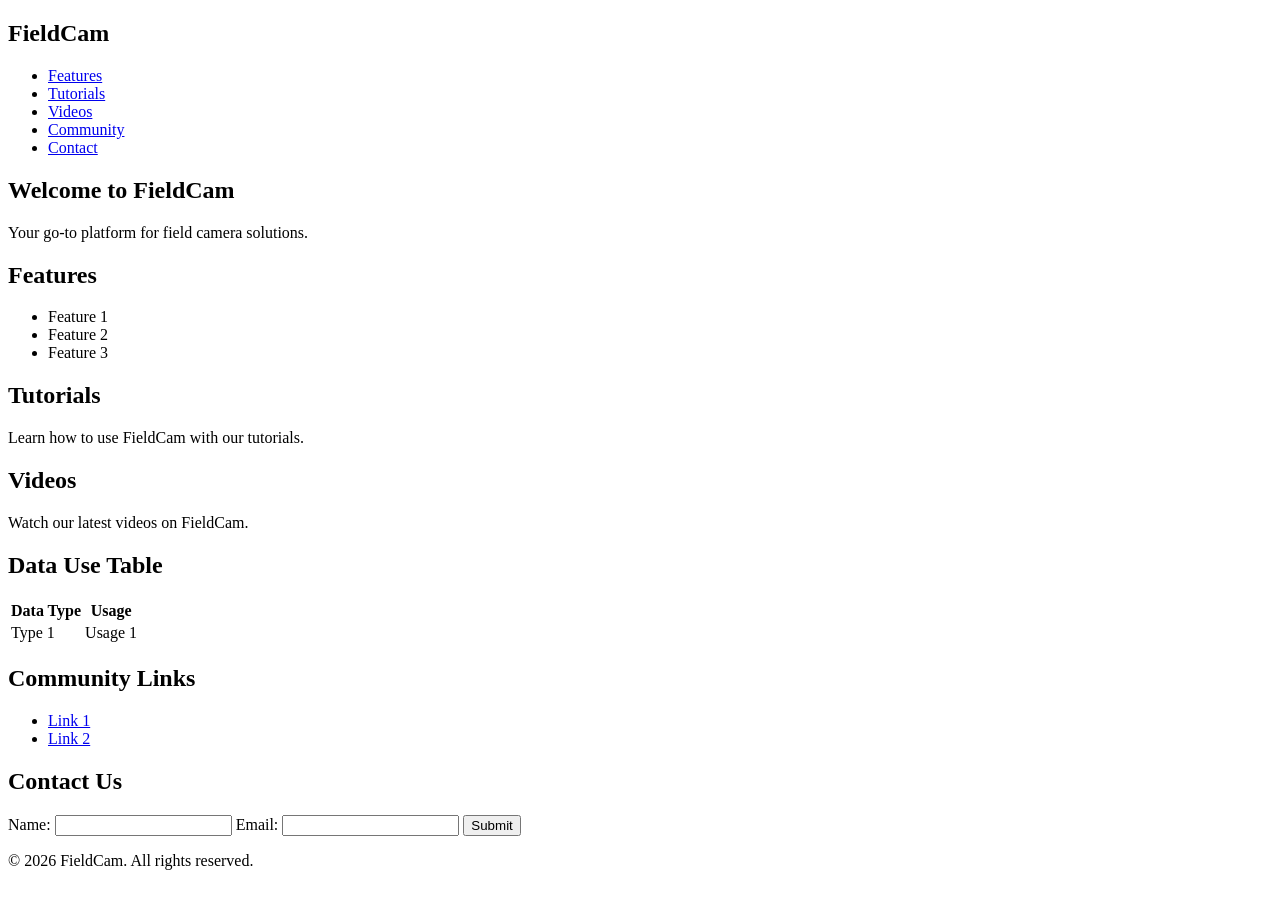
==== index.html @ 6cd416e7 "Update index.html to replace with the new FieldCam homepage" ====
<!DOCTYPE html>
<html lang="en">
<head>
    <meta charset="UTF-8">
    <meta name="viewport" content="width=device-width, initial-scale=1.0">
    <link rel="stylesheet" href="styles.css">
    <title>FieldCam Homepage</title>
</head>
<body>
    <nav>
        <h1>FieldCam</h1>
        <ul>
            <li><a href="#features">Features</a></li>
            <li><a href="#tutorials">Tutorials</a></li>
            <li><a href="#videos">Videos</a></li>
            <li><a href="#community">Community</a></li>
            <li><a href="#contact">Contact</a></li>
        </ul>
    </nav>
    <section class="hero">
        <h2>Welcome to FieldCam</h2>
        <p>Your go-to platform for field camera solutions.</p>
    </section>
    <section id="features">
        <h2>Features</h2>
        <ul>
            <li>Feature 1</li>
            <li>Feature 2</li>
            <li>Feature 3</li>
        </ul>
    </section>
    <section id="tutorials">
        <h2>Tutorials</h2>
        <p>Learn how to use FieldCam with our tutorials.</p>
    </section>
    <section id="videos">
        <h2>Videos</h2>
        <p>Watch our latest videos on FieldCam.</p>
    </section>
    <section id="data-use">
        <h2>Data Use Table</h2>
        <table>
            <tr>
                <th>Data Type</th>
                <th>Usage</th>
            </tr>
            <tr>
                <td>Type 1</td>
                <td>Usage 1</td>
            </tr>
        </table>
    </section>
    <section id="community">
        <h2>Community Links</h2>
        <ul>
            <li><a href="#">Link 1</a></li>
            <li><a href="#">Link 2</a></li>
        </ul>
    </section>
    <section id="contact">
        <h2>Contact Us</h2>
        <form>
            <label for="name">Name:</label>
            <input type="text" id="name" name="name">
            <label for="email">Email:</label>
            <input type="email" id="email" name="email">
            <input type="submit" value="Submit">
        </form>
    </section>
    <footer>
        <p>&copy; 2026 FieldCam. All rights reserved.</p>
    </footer>
</body>
</html>
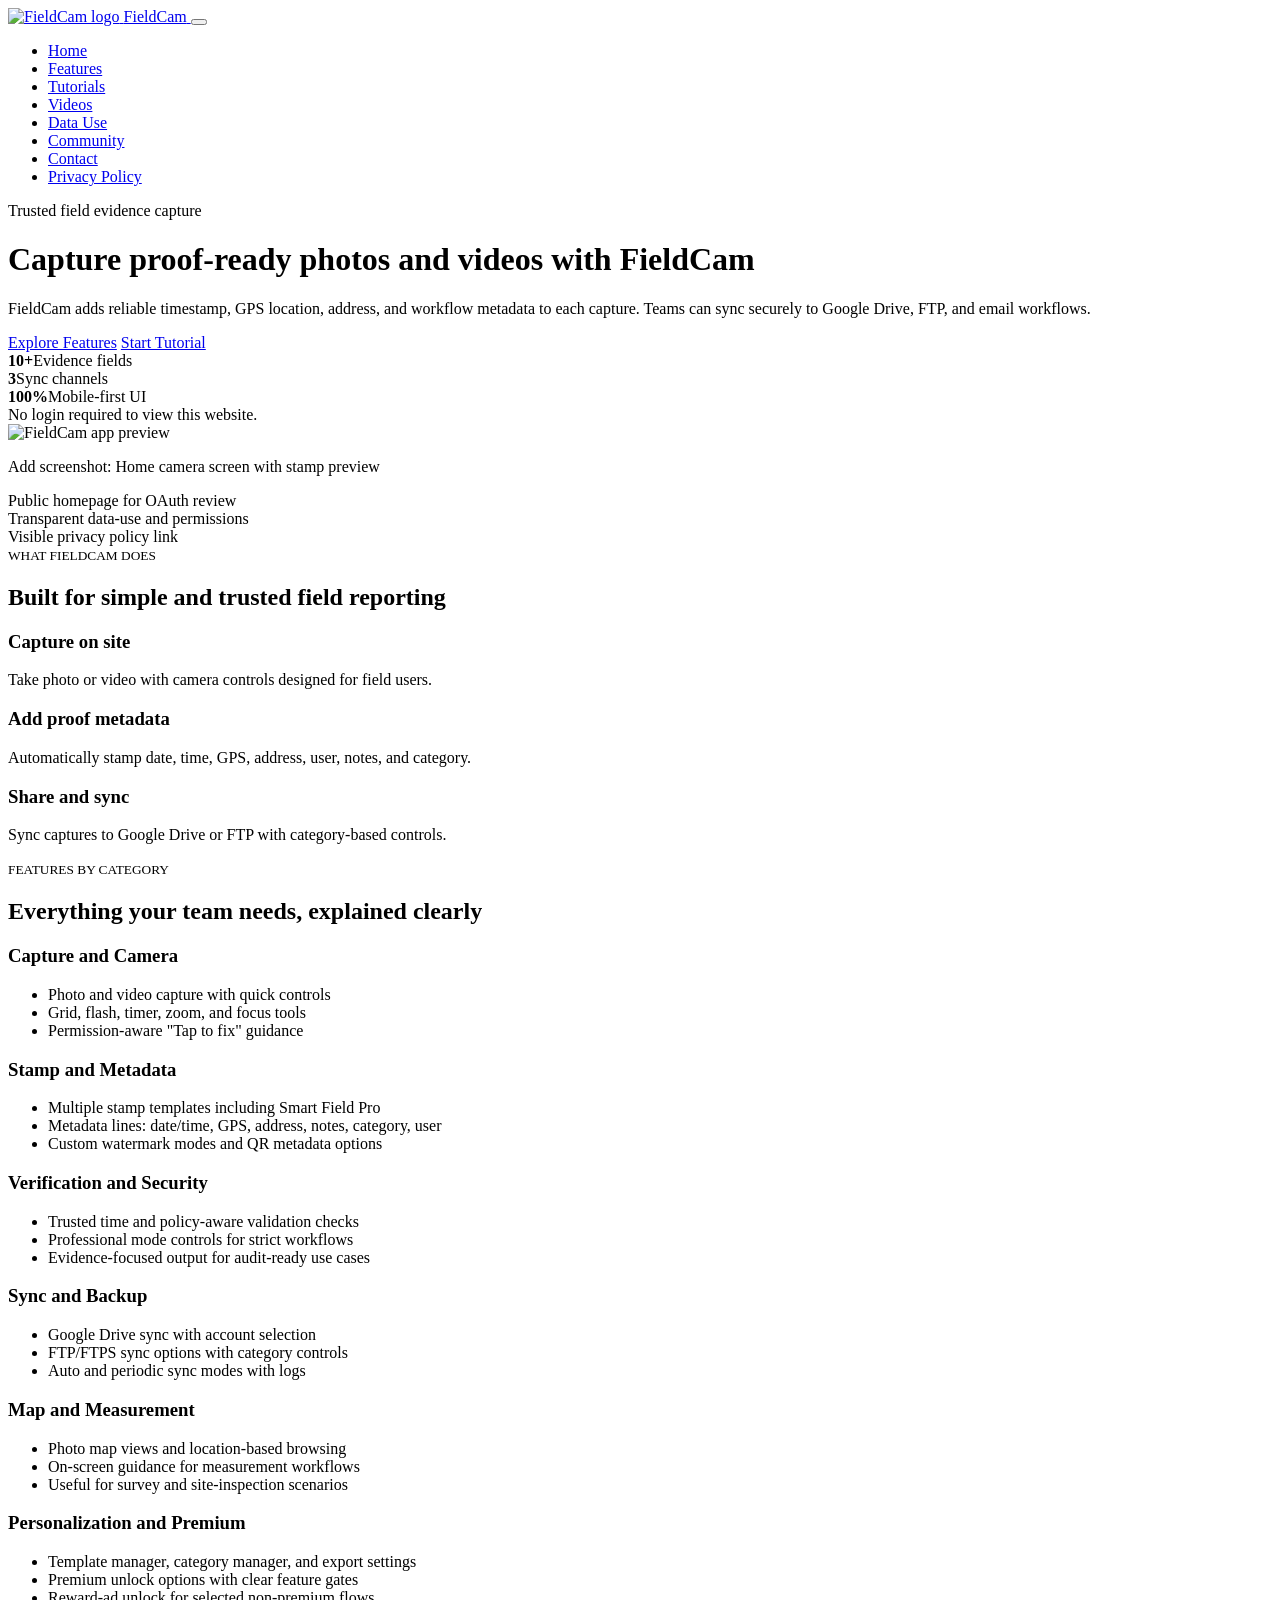
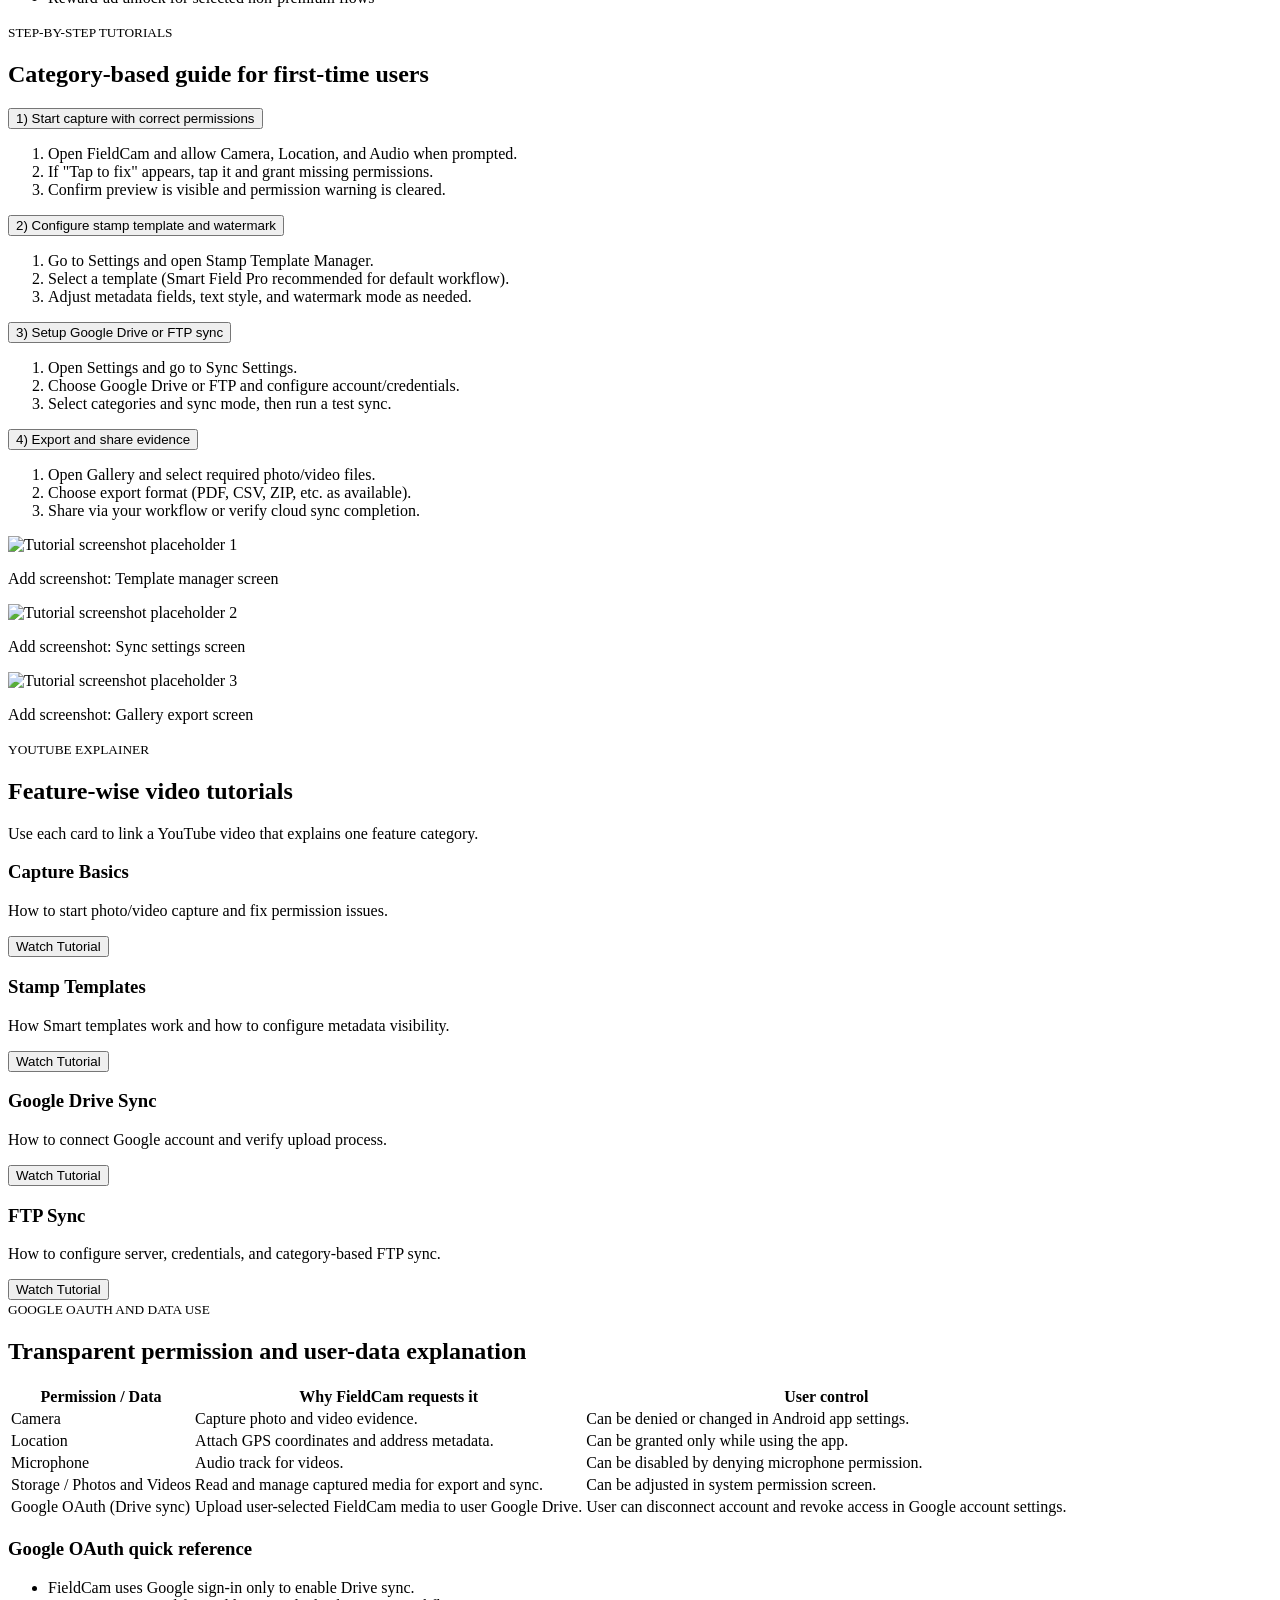
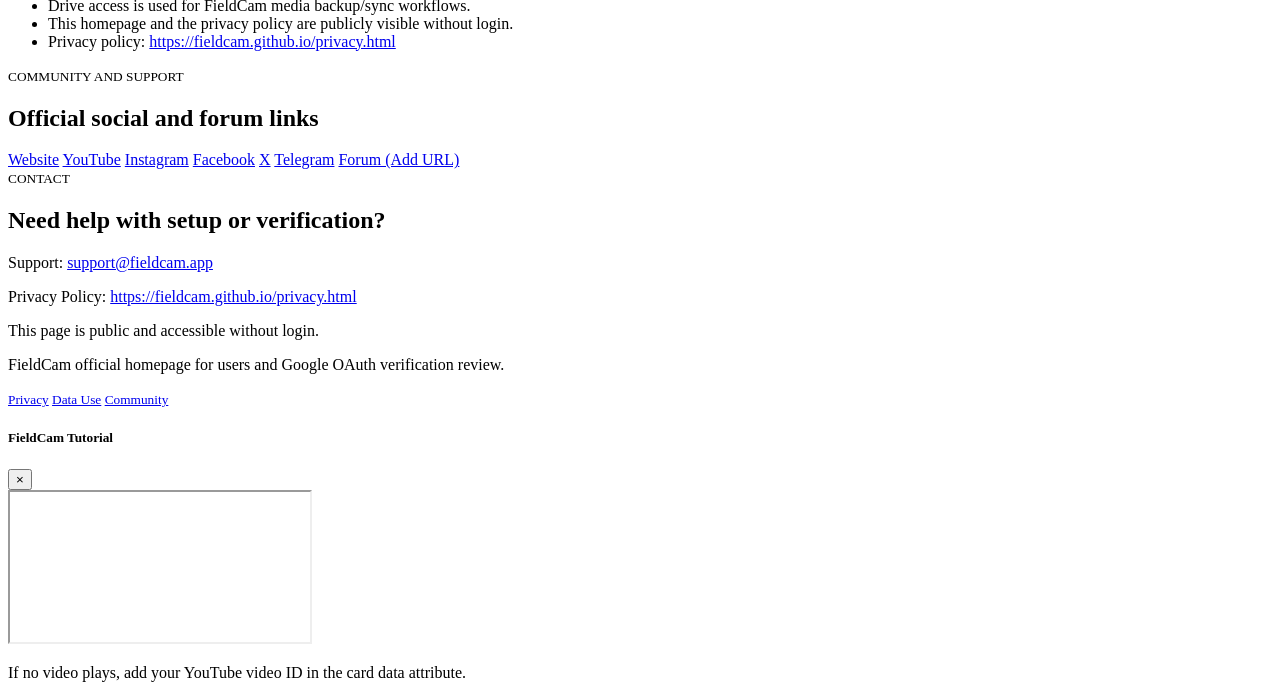
==== commit 0cc6081a: "Add files via upload" ====
--- a/index.html
+++ b/index.html
@@ -1,74 +1,416 @@
-<!DOCTYPE html>
+<!doctype html>
 <html lang="en">
 <head>
-    <meta charset="UTF-8">
-    <meta name="viewport" content="width=device-width, initial-scale=1.0">
-    <link rel="stylesheet" href="styles.css">
-    <title>FieldCam Homepage</title>
+    <title>FieldCam | Trusted Field Photo and Video Evidence App</title>
+    <meta charset="utf-8">
+    <meta name="viewport" content="width=device-width, initial-scale=1, shrink-to-fit=no">
+    <meta name="description" content="FieldCam helps teams capture trusted photo/video evidence with timestamp, GPS, metadata stamps, and secure sync to Google Drive or FTP.">
+    <meta name="keywords" content="FieldCam, field evidence app, geotag camera, timestamp camera, Google Drive sync, FTP sync, photo verification">
+
+    <link rel="dns-prefetch" href="//fonts.googleapis.com">
+    <link href="https://fonts.googleapis.com/css2?family=Manrope:wght@400;500;600;700;800&family=Space+Grotesk:wght@500;700&display=swap" rel="stylesheet">
+
+    <link rel="stylesheet" href="css/bootstrap.min.css">
+    <link rel="stylesheet" href="css/themify-icons.css">
+    <link href="css/style.css" rel="stylesheet">
 </head>
-<body>
-    <nav>
-        <h1>FieldCam</h1>
-        <ul>
-            <li><a href="#features">Features</a></li>
-            <li><a href="#tutorials">Tutorials</a></li>
-            <li><a href="#videos">Videos</a></li>
-            <li><a href="#community">Community</a></li>
-            <li><a href="#contact">Contact</a></li>
-        </ul>
-    </nav>
-    <section class="hero">
-        <h2>Welcome to FieldCam</h2>
-        <p>Your go-to platform for field camera solutions.</p>
-    </section>
-    <section id="features">
-        <h2>Features</h2>
-        <ul>
-            <li>Feature 1</li>
-            <li>Feature 2</li>
-            <li>Feature 3</li>
-        </ul>
-    </section>
-    <section id="tutorials">
-        <h2>Tutorials</h2>
-        <p>Learn how to use FieldCam with our tutorials.</p>
-    </section>
-    <section id="videos">
-        <h2>Videos</h2>
-        <p>Watch our latest videos on FieldCam.</p>
-    </section>
-    <section id="data-use">
-        <h2>Data Use Table</h2>
-        <table>
-            <tr>
-                <th>Data Type</th>
-                <th>Usage</th>
-            </tr>
-            <tr>
-                <td>Type 1</td>
-                <td>Usage 1</td>
-            </tr>
-        </table>
-    </section>
-    <section id="community">
-        <h2>Community Links</h2>
-        <ul>
-            <li><a href="#">Link 1</a></li>
-            <li><a href="#">Link 2</a></li>
-        </ul>
-    </section>
-    <section id="contact">
-        <h2>Contact Us</h2>
-        <form>
-            <label for="name">Name:</label>
-            <input type="text" id="name" name="name">
-            <label for="email">Email:</label>
-            <input type="email" id="email" name="email">
-            <input type="submit" value="Submit">
-        </form>
-    </section>
-    <footer>
-        <p>&copy; 2026 FieldCam. All rights reserved.</p>
-    </footer>
+<body data-spy="scroll" data-target="#navbar" data-offset="90">
+
+<div class="nav-menu fixed-top">
+    <div class="container">
+        <nav class="navbar navbar-dark navbar-expand-lg" aria-label="Main navigation">
+            <a class="navbar-brand d-flex align-items-center" href="#home">
+                <img src="images/logo.png" class="img-fluid brand-logo" alt="FieldCam logo">
+                <span class="brand-name">FieldCam</span>
+            </a>
+            <button class="navbar-toggler" type="button" data-toggle="collapse" data-target="#navbar" aria-controls="navbar" aria-expanded="false" aria-label="Toggle navigation">
+                <span class="navbar-toggler-icon"></span>
+            </button>
+            <div class="collapse navbar-collapse" id="navbar">
+                <ul class="navbar-nav ml-auto">
+                    <li class="nav-item"><a class="nav-link active" href="#home">Home</a></li>
+                    <li class="nav-item"><a class="nav-link" href="#features">Features</a></li>
+                    <li class="nav-item"><a class="nav-link" href="#tutorials">Tutorials</a></li>
+                    <li class="nav-item"><a class="nav-link" href="#videos">Videos</a></li>
+                    <li class="nav-item"><a class="nav-link" href="#data-use">Data Use</a></li>
+                    <li class="nav-item"><a class="nav-link" href="#community">Community</a></li>
+                    <li class="nav-item"><a class="nav-link" href="#contact">Contact</a></li>
+                    <li class="nav-item"><a class="btn btn-outline-light nav-cta" href="https://fieldcam.github.io/privacy.html" target="_blank" rel="noopener noreferrer">Privacy Policy</a></li>
+                </ul>
+            </div>
+        </nav>
+    </div>
+</div>
+
+<header class="hero-section" id="home">
+    <div class="container">
+        <div class="row align-items-center">
+            <div class="col-lg-6 reveal">
+                <span class="hero-chip">Trusted field evidence capture</span>
+                <h1>Capture proof-ready photos and videos with FieldCam</h1>
+                <p class="hero-subtitle">FieldCam adds reliable timestamp, GPS location, address, and workflow metadata to each capture. Teams can sync securely to Google Drive, FTP, and email workflows.</p>
+                <div class="hero-actions">
+                    <a href="#features" class="btn btn-primary btn-lg">Explore Features</a>
+                    <a href="#tutorials" class="btn btn-outline-light btn-lg">Start Tutorial</a>
+                </div>
+                <div class="hero-metrics">
+                    <div class="metric-pill"><strong>10+</strong><span>Evidence fields</span></div>
+                    <div class="metric-pill"><strong>3</strong><span>Sync channels</span></div>
+                    <div class="metric-pill"><strong>100%</strong><span>Mobile-first UI</span></div>
+                </div>
+                <div class="hero-note">No login required to view this website.</div>
+            </div>
+            <div class="col-lg-6 reveal delay-1">
+                <div class="media-placeholder">
+                    <img src="images/iphonex.png" alt="FieldCam app preview" class="img-fluid" loading="lazy">
+                    <p>Add screenshot: Home camera screen with stamp preview</p>
+                </div>
+            </div>
+        </div>
+    </div>
+</header>
+
+<section class="trust-strip reveal">
+    <div class="container">
+        <div class="trust-grid">
+            <div><span class="ti-check-box"></span> Public homepage for OAuth review</div>
+            <div><span class="ti-shield"></span> Transparent data-use and permissions</div>
+            <div><span class="ti-link"></span> Visible privacy policy link</div>
+        </div>
+    </div>
+</section>
+
+<section class="section section-soft" id="about">
+    <div class="container">
+        <div class="section-title reveal">
+            <small>WHAT FIELDCAM DOES</small>
+            <h2>Built for simple and trusted field reporting</h2>
+        </div>
+        <div class="row">
+            <div class="col-md-4 reveal">
+                <div class="info-card">
+                    <span class="ti-camera card-icon"></span>
+                    <h3>Capture on site</h3>
+                    <p>Take photo or video with camera controls designed for field users.</p>
+                </div>
+            </div>
+            <div class="col-md-4 reveal delay-1">
+                <div class="info-card">
+                    <span class="ti-stamp card-icon"></span>
+                    <h3>Add proof metadata</h3>
+                    <p>Automatically stamp date, time, GPS, address, user, notes, and category.</p>
+                </div>
+            </div>
+            <div class="col-md-4 reveal delay-2">
+                <div class="info-card">
+                    <span class="ti-cloud-up card-icon"></span>
+                    <h3>Share and sync</h3>
+                    <p>Sync captures to Google Drive or FTP with category-based controls.</p>
+                </div>
+            </div>
+        </div>
+    </div>
+</section>
+
+<section class="section" id="features">
+    <div class="container">
+        <div class="section-title reveal">
+            <small>FEATURES BY CATEGORY</small>
+            <h2>Everything your team needs, explained clearly</h2>
+        </div>
+
+        <div class="feature-grid">
+            <article class="feature-card reveal">
+                <h3><span class="ti-video-camera"></span> Capture and Camera</h3>
+                <ul>
+                    <li>Photo and video capture with quick controls</li>
+                    <li>Grid, flash, timer, zoom, and focus tools</li>
+                    <li>Permission-aware "Tap to fix" guidance</li>
+                </ul>
+            </article>
+            <article class="feature-card reveal delay-1">
+                <h3><span class="ti-layout"></span> Stamp and Metadata</h3>
+                <ul>
+                    <li>Multiple stamp templates including Smart Field Pro</li>
+                    <li>Metadata lines: date/time, GPS, address, notes, category, user</li>
+                    <li>Custom watermark modes and QR metadata options</li>
+                </ul>
+            </article>
+            <article class="feature-card reveal delay-2">
+                <h3><span class="ti-shield"></span> Verification and Security</h3>
+                <ul>
+                    <li>Trusted time and policy-aware validation checks</li>
+                    <li>Professional mode controls for strict workflows</li>
+                    <li>Evidence-focused output for audit-ready use cases</li>
+                </ul>
+            </article>
+            <article class="feature-card reveal">
+                <h3><span class="ti-exchange-vertical"></span> Sync and Backup</h3>
+                <ul>
+                    <li>Google Drive sync with account selection</li>
+                    <li>FTP/FTPS sync options with category controls</li>
+                    <li>Auto and periodic sync modes with logs</li>
+                </ul>
+            </article>
+            <article class="feature-card reveal delay-1">
+                <h3><span class="ti-map-alt"></span> Map and Measurement</h3>
+                <ul>
+                    <li>Photo map views and location-based browsing</li>
+                    <li>On-screen guidance for measurement workflows</li>
+                    <li>Useful for survey and site-inspection scenarios</li>
+                </ul>
+            </article>
+            <article class="feature-card reveal delay-2">
+                <h3><span class="ti-settings"></span> Personalization and Premium</h3>
+                <ul>
+                    <li>Template manager, category manager, and export settings</li>
+                    <li>Premium unlock options with clear feature gates</li>
+                    <li>Reward-ad unlock for selected non-premium flows</li>
+                </ul>
+            </article>
+        </div>
+    </div>
+</section>
+
+<section class="section section-soft" id="tutorials">
+    <div class="container">
+        <div class="section-title reveal">
+            <small>STEP-BY-STEP TUTORIALS</small>
+            <h2>Category-based guide for first-time users</h2>
+        </div>
+
+        <div id="tutorialAccordion" class="accordion tutorial-accordion reveal">
+            <div class="card">
+                <div class="card-header" id="headingOne">
+                    <button class="btn btn-link" data-toggle="collapse" data-target="#collapseOne" aria-expanded="true" aria-controls="collapseOne">1) Start capture with correct permissions</button>
+                </div>
+                <div id="collapseOne" class="collapse show" aria-labelledby="headingOne" data-parent="#tutorialAccordion">
+                    <div class="card-body">
+                        <ol>
+                            <li>Open FieldCam and allow Camera, Location, and Audio when prompted.</li>
+                            <li>If "Tap to fix" appears, tap it and grant missing permissions.</li>
+                            <li>Confirm preview is visible and permission warning is cleared.</li>
+                        </ol>
+                    </div>
+                </div>
+            </div>
+            <div class="card">
+                <div class="card-header" id="headingTwo">
+                    <button class="btn btn-link collapsed" data-toggle="collapse" data-target="#collapseTwo" aria-expanded="false" aria-controls="collapseTwo">2) Configure stamp template and watermark</button>
+                </div>
+                <div id="collapseTwo" class="collapse" aria-labelledby="headingTwo" data-parent="#tutorialAccordion">
+                    <div class="card-body">
+                        <ol>
+                            <li>Go to Settings and open Stamp Template Manager.</li>
+                            <li>Select a template (Smart Field Pro recommended for default workflow).</li>
+                            <li>Adjust metadata fields, text style, and watermark mode as needed.</li>
+                        </ol>
+                    </div>
+                </div>
+            </div>
+            <div class="card">
+                <div class="card-header" id="headingThree">
+                    <button class="btn btn-link collapsed" data-toggle="collapse" data-target="#collapseThree" aria-expanded="false" aria-controls="collapseThree">3) Setup Google Drive or FTP sync</button>
+                </div>
+                <div id="collapseThree" class="collapse" aria-labelledby="headingThree" data-parent="#tutorialAccordion">
+                    <div class="card-body">
+                        <ol>
+                            <li>Open Settings and go to Sync Settings.</li>
+                            <li>Choose Google Drive or FTP and configure account/credentials.</li>
+                            <li>Select categories and sync mode, then run a test sync.</li>
+                        </ol>
+                    </div>
+                </div>
+            </div>
+            <div class="card">
+                <div class="card-header" id="headingFour">
+                    <button class="btn btn-link collapsed" data-toggle="collapse" data-target="#collapseFour" aria-expanded="false" aria-controls="collapseFour">4) Export and share evidence</button>
+                </div>
+                <div id="collapseFour" class="collapse" aria-labelledby="headingFour" data-parent="#tutorialAccordion">
+                    <div class="card-body">
+                        <ol>
+                            <li>Open Gallery and select required photo/video files.</li>
+                            <li>Choose export format (PDF, CSV, ZIP, etc. as available).</li>
+                            <li>Share via your workflow or verify cloud sync completion.</li>
+                        </ol>
+                    </div>
+                </div>
+            </div>
+        </div>
+
+        <div class="placeholder-grid mt-4 reveal delay-1">
+            <div class="media-placeholder small">
+                <img src="images/screen1.jpg" alt="Tutorial screenshot placeholder 1" class="img-fluid" loading="lazy">
+                <p>Add screenshot: Template manager screen</p>
+            </div>
+            <div class="media-placeholder small">
+                <img src="images/screen2.jpg" alt="Tutorial screenshot placeholder 2" class="img-fluid" loading="lazy">
+                <p>Add screenshot: Sync settings screen</p>
+            </div>
+            <div class="media-placeholder small">
+                <img src="images/screen3.jpg" alt="Tutorial screenshot placeholder 3" class="img-fluid" loading="lazy">
+                <p>Add screenshot: Gallery export screen</p>
+            </div>
+        </div>
+    </div>
+</section>
+
+<section class="section" id="videos">
+    <div class="container">
+        <div class="section-title reveal">
+            <small>YOUTUBE EXPLAINER</small>
+            <h2>Feature-wise video tutorials</h2>
+            <p>Use each card to link a YouTube video that explains one feature category.</p>
+        </div>
+
+        <div class="video-grid">
+            <article class="video-card reveal" data-youtube-id="" data-fallback-url="https://youtube.com/@FieldCamApp">
+                <h3>Capture Basics</h3>
+                <p>How to start photo/video capture and fix permission issues.</p>
+                <button class="btn btn-primary btn-watch" type="button">Watch Tutorial</button>
+            </article>
+            <article class="video-card reveal delay-1" data-youtube-id="" data-fallback-url="https://youtube.com/@FieldCamApp">
+                <h3>Stamp Templates</h3>
+                <p>How Smart templates work and how to configure metadata visibility.</p>
+                <button class="btn btn-primary btn-watch" type="button">Watch Tutorial</button>
+            </article>
+            <article class="video-card reveal delay-2" data-youtube-id="" data-fallback-url="https://youtube.com/@FieldCamApp">
+                <h3>Google Drive Sync</h3>
+                <p>How to connect Google account and verify upload process.</p>
+                <button class="btn btn-primary btn-watch" type="button">Watch Tutorial</button>
+            </article>
+            <article class="video-card reveal" data-youtube-id="" data-fallback-url="https://youtube.com/@FieldCamApp">
+                <h3>FTP Sync</h3>
+                <p>How to configure server, credentials, and category-based FTP sync.</p>
+                <button class="btn btn-primary btn-watch" type="button">Watch Tutorial</button>
+            </article>
+        </div>
+    </div>
+</section>
+
+<section class="section section-soft" id="data-use">
+    <div class="container">
+        <div class="section-title reveal">
+            <small>GOOGLE OAUTH AND DATA USE</small>
+            <h2>Transparent permission and user-data explanation</h2>
+        </div>
+
+        <div class="data-table-wrap reveal">
+            <table class="table data-table">
+                <thead>
+                <tr>
+                    <th>Permission / Data</th>
+                    <th>Why FieldCam requests it</th>
+                    <th>User control</th>
+                </tr>
+                </thead>
+                <tbody>
+                <tr>
+                    <td>Camera</td>
+                    <td>Capture photo and video evidence.</td>
+                    <td>Can be denied or changed in Android app settings.</td>
+                </tr>
+                <tr>
+                    <td>Location</td>
+                    <td>Attach GPS coordinates and address metadata.</td>
+                    <td>Can be granted only while using the app.</td>
+                </tr>
+                <tr>
+                    <td>Microphone</td>
+                    <td>Audio track for videos.</td>
+                    <td>Can be disabled by denying microphone permission.</td>
+                </tr>
+                <tr>
+                    <td>Storage / Photos and Videos</td>
+                    <td>Read and manage captured media for export and sync.</td>
+                    <td>Can be adjusted in system permission screen.</td>
+                </tr>
+                <tr>
+                    <td>Google OAuth (Drive sync)</td>
+                    <td>Upload user-selected FieldCam media to user Google Drive.</td>
+                    <td>User can disconnect account and revoke access in Google account settings.</td>
+                </tr>
+                </tbody>
+            </table>
+        </div>
+
+        <div class="oauth-note reveal delay-1">
+            <h3>Google OAuth quick reference</h3>
+            <ul>
+                <li>FieldCam uses Google sign-in only to enable Drive sync.</li>
+                <li>Drive access is used for FieldCam media backup/sync workflows.</li>
+                <li>This homepage and the privacy policy are publicly visible without login.</li>
+                <li>Privacy policy: <a href="https://fieldcam.github.io/privacy.html" target="_blank" rel="noopener noreferrer">https://fieldcam.github.io/privacy.html</a></li>
+            </ul>
+        </div>
+    </div>
+</section>
+
+<section class="section" id="community">
+    <div class="container">
+        <div class="section-title reveal">
+            <small>COMMUNITY AND SUPPORT</small>
+            <h2>Official social and forum links</h2>
+        </div>
+
+        <div class="social-pills reveal">
+            <a class="pill-link" href="https://fieldcam.github.io" target="_blank" rel="noopener noreferrer"><span class="ti-world"></span>Website</a>
+            <a class="pill-link" href="https://youtube.com/@FieldCamApp" target="_blank" rel="noopener noreferrer"><span class="ti-youtube"></span>YouTube</a>
+            <a class="pill-link" href="https://instagram.com/FieldCamApp" target="_blank" rel="noopener noreferrer"><span class="ti-instagram"></span>Instagram</a>
+            <a class="pill-link" href="https://www.facebook.com/FieldCamApp" target="_blank" rel="noopener noreferrer"><span class="ti-facebook"></span>Facebook</a>
+            <a class="pill-link" href="https://x.com/FieldCamApp" target="_blank" rel="noopener noreferrer"><span class="ti-twitter-alt"></span>X</a>
+            <a class="pill-link" href="https://t.me/fieldcam" target="_blank" rel="noopener noreferrer"><span class="ti-comment-alt"></span>Telegram</a>
+            <a class="pill-link" href="#" data-forum-link="true"><span class="ti-comments"></span>Forum (Add URL)</a>
+        </div>
+    </div>
+</section>
+
+<section class="section section-soft" id="contact">
+    <div class="container">
+        <div class="section-title reveal">
+            <small>CONTACT</small>
+            <h2>Need help with setup or verification?</h2>
+        </div>
+        <div class="contact-card reveal">
+            <p><span class="ti-email"></span> Support: <a href="mailto:support@fieldcam.app">support@fieldcam.app</a></p>
+            <p><span class="ti-link"></span> Privacy Policy: <a href="https://fieldcam.github.io/privacy.html" target="_blank" rel="noopener noreferrer">https://fieldcam.github.io/privacy.html</a></p>
+            <p><span class="ti-info-alt"></span> This page is public and accessible without login.</p>
+        </div>
+    </div>
+</section>
+
+<footer class="site-footer">
+    <div class="container text-center">
+        <p>FieldCam official homepage for users and Google OAuth verification review.</p>
+        <small>
+            <a href="https://fieldcam.github.io/privacy.html" target="_blank" rel="noopener noreferrer">Privacy</a>
+            <a href="#data-use">Data Use</a>
+            <a href="#community">Community</a>
+        </small>
+    </div>
+</footer>
+
+<div class="modal fade" id="videoModal" tabindex="-1" role="dialog" aria-labelledby="videoModalTitle" aria-hidden="true">
+    <div class="modal-dialog modal-dialog-centered modal-lg" role="document">
+        <div class="modal-content">
+            <div class="modal-header">
+                <h5 class="modal-title" id="videoModalTitle">FieldCam Tutorial</h5>
+                <button type="button" class="close" data-dismiss="modal" aria-label="Close">
+                    <span aria-hidden="true">&times;</span>
+                </button>
+            </div>
+            <div class="modal-body">
+                <div class="video-embed-wrap">
+                    <iframe id="videoFrame" src="" title="FieldCam YouTube tutorial" allow="accelerometer; autoplay; clipboard-write; encrypted-media; gyroscope; picture-in-picture" allowfullscreen></iframe>
+                </div>
+                <p class="video-help">If no video plays, add your YouTube video ID in the card data attribute.</p>
+            </div>
+        </div>
+    </div>
+</div>
+
+<script src="js/jquery-3.2.1.min.js"></script>
+<script src="js/bootstrap.bundle.min.js"></script>
+<script src="js/script.js"></script>
 </body>
-</html>+</html>
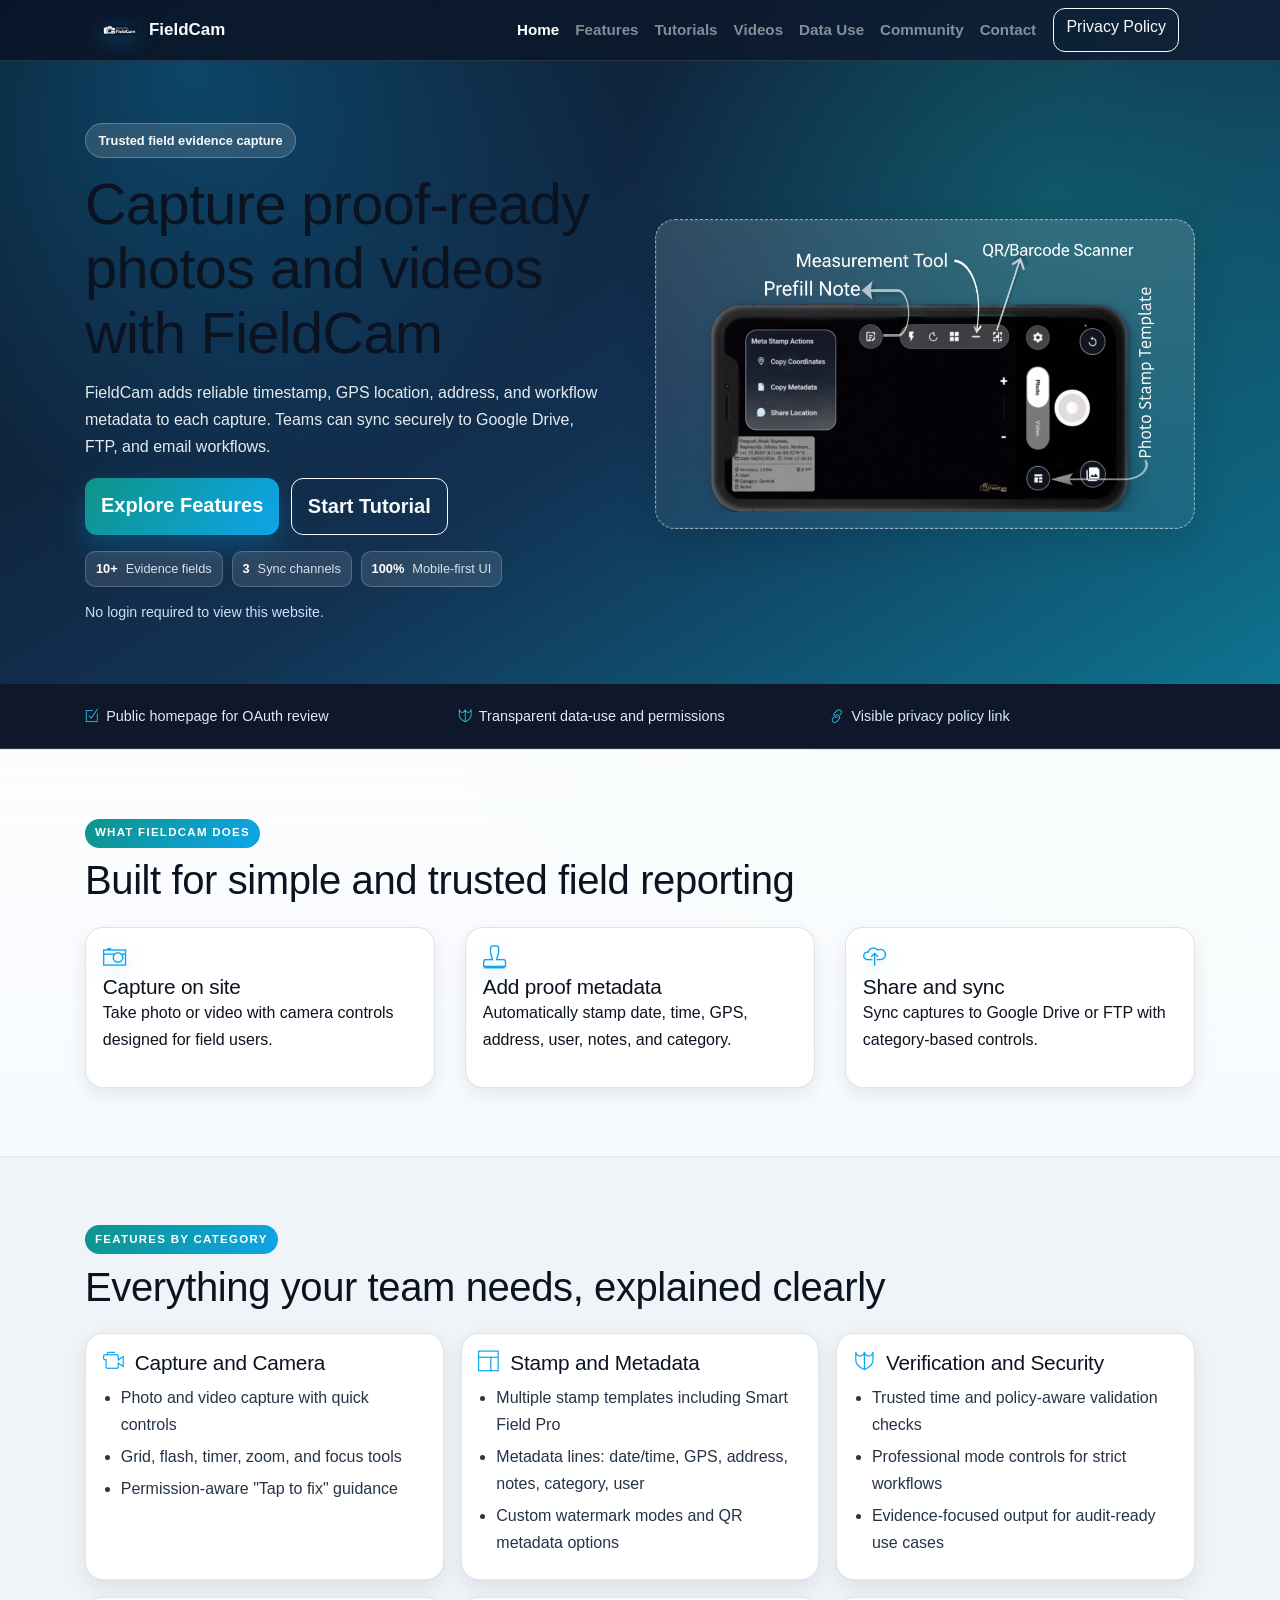
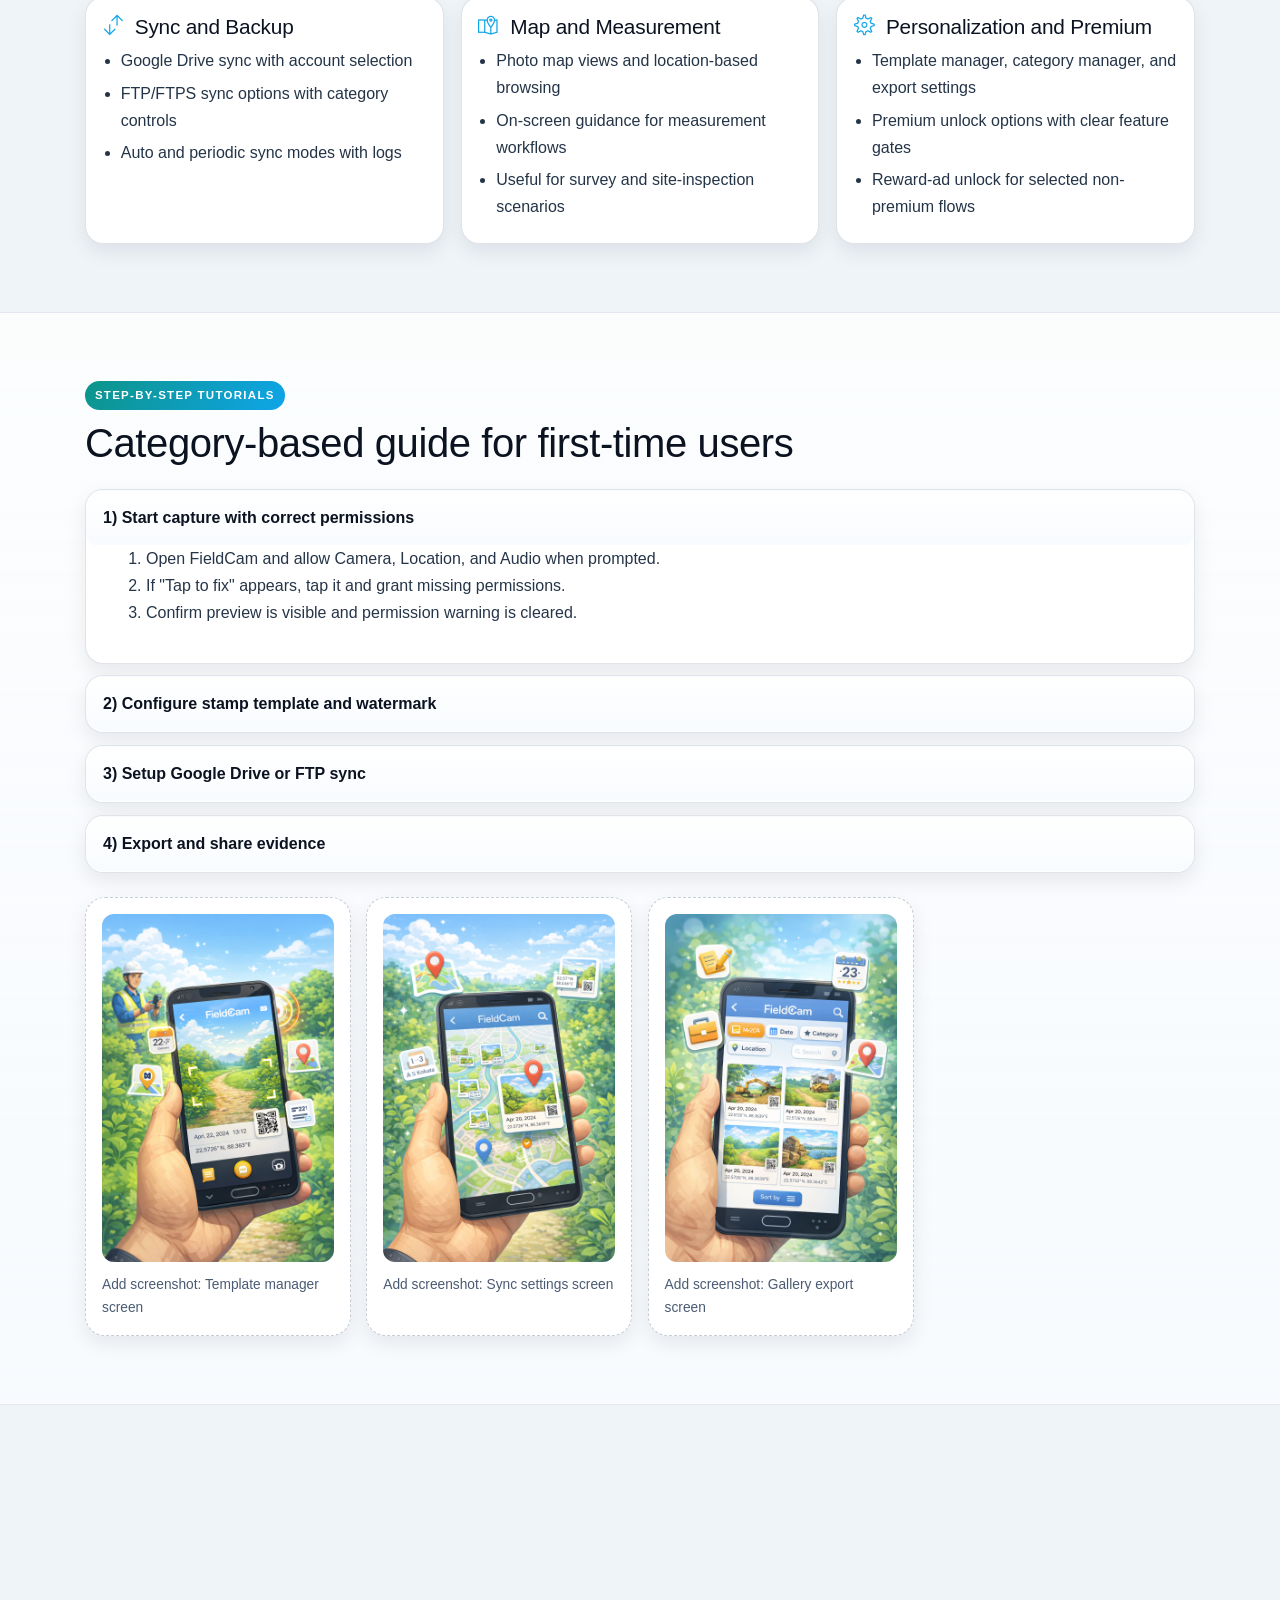
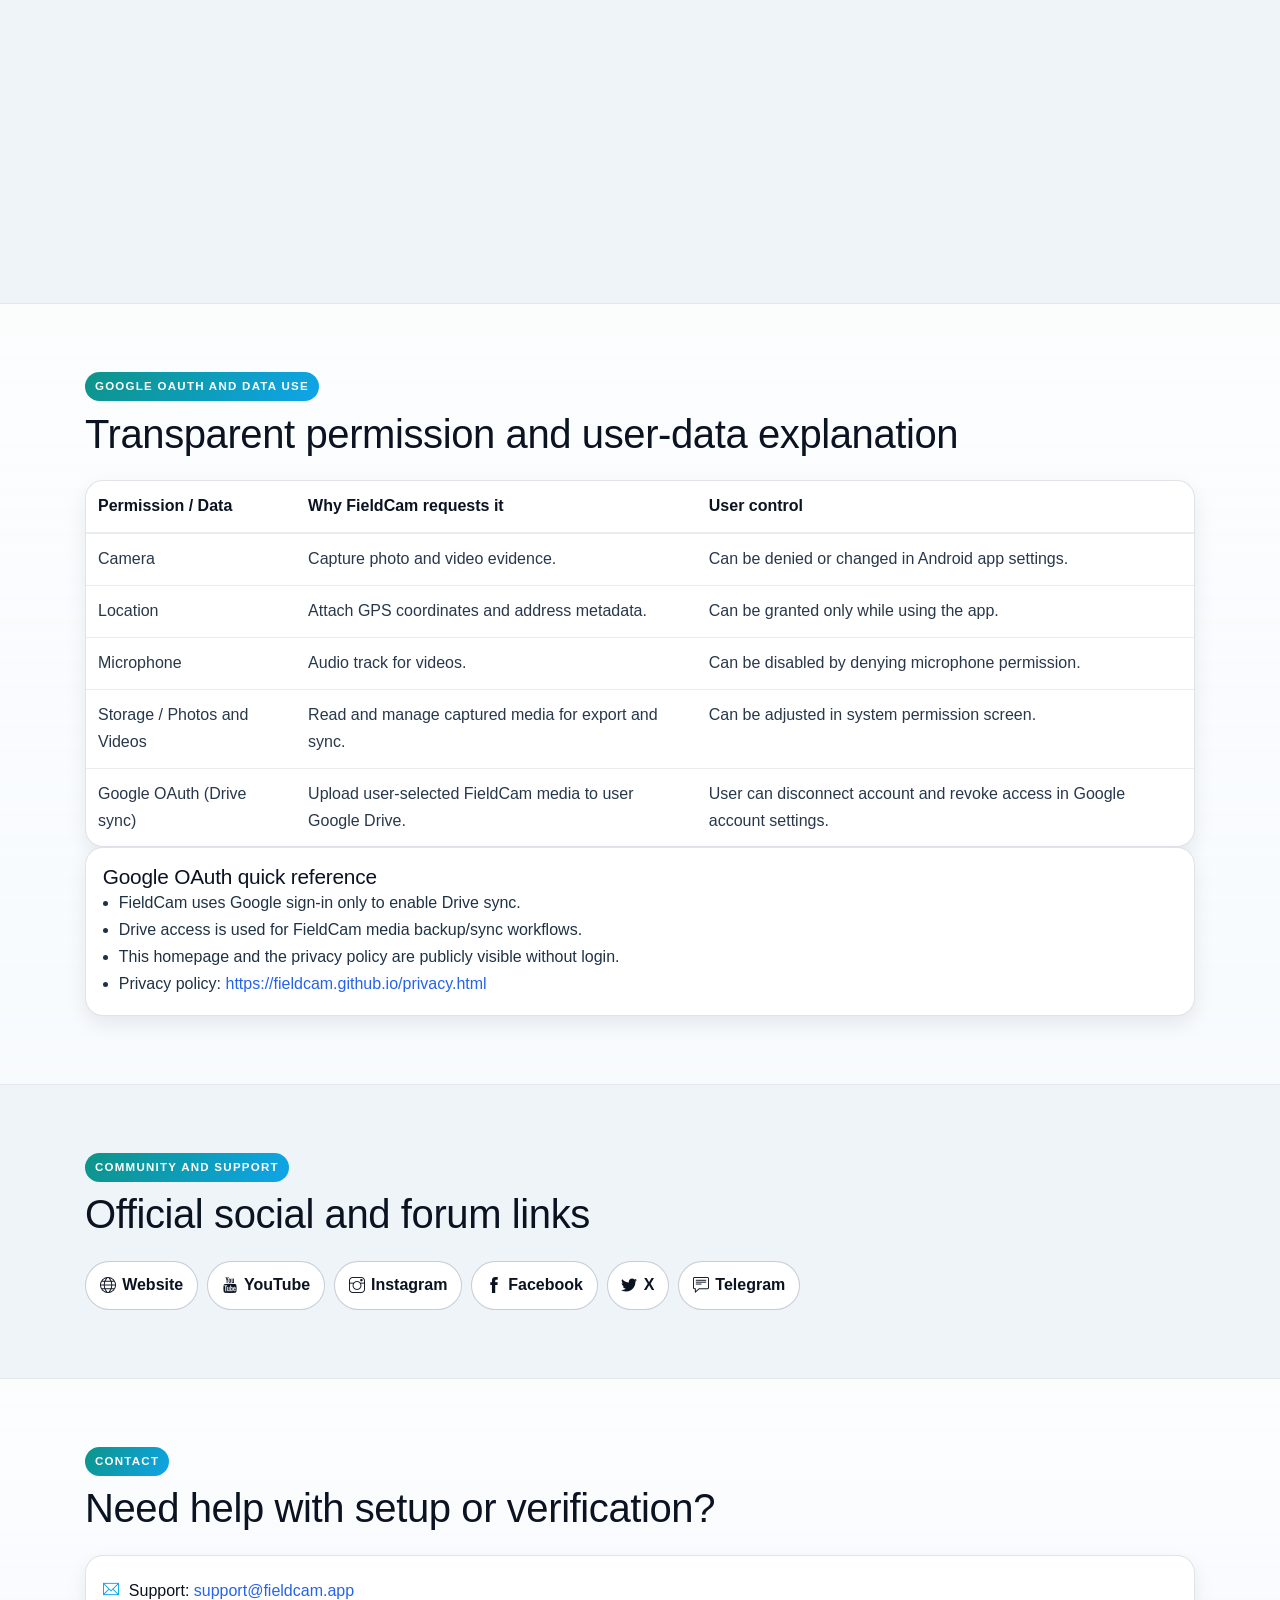
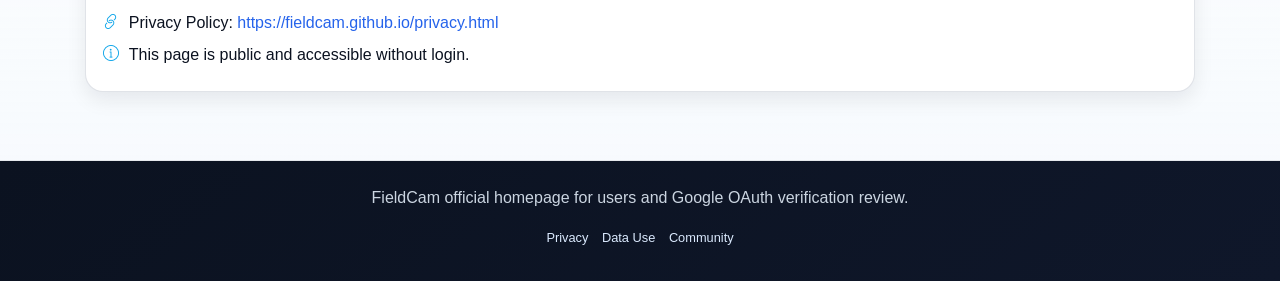
==== commit 631b09fa: "Update index.html" ====
--- a/index.html
+++ b/index.html
@@ -1,416 +1,416 @@
-<!doctype html>
-<html lang="en">
-<head>
-    <title>FieldCam | Trusted Field Photo and Video Evidence App</title>
-    <meta charset="utf-8">
-    <meta name="viewport" content="width=device-width, initial-scale=1, shrink-to-fit=no">
-    <meta name="description" content="FieldCam helps teams capture trusted photo/video evidence with timestamp, GPS, metadata stamps, and secure sync to Google Drive or FTP.">
-    <meta name="keywords" content="FieldCam, field evidence app, geotag camera, timestamp camera, Google Drive sync, FTP sync, photo verification">
-
-    <link rel="dns-prefetch" href="//fonts.googleapis.com">
-    <link href="https://fonts.googleapis.com/css2?family=Manrope:wght@400;500;600;700;800&family=Space+Grotesk:wght@500;700&display=swap" rel="stylesheet">
-
-    <link rel="stylesheet" href="css/bootstrap.min.css">
-    <link rel="stylesheet" href="css/themify-icons.css">
-    <link href="css/style.css" rel="stylesheet">
-</head>
-<body data-spy="scroll" data-target="#navbar" data-offset="90">
-
-<div class="nav-menu fixed-top">
-    <div class="container">
-        <nav class="navbar navbar-dark navbar-expand-lg" aria-label="Main navigation">
-            <a class="navbar-brand d-flex align-items-center" href="#home">
-                <img src="images/logo.png" class="img-fluid brand-logo" alt="FieldCam logo">
-                <span class="brand-name">FieldCam</span>
-            </a>
-            <button class="navbar-toggler" type="button" data-toggle="collapse" data-target="#navbar" aria-controls="navbar" aria-expanded="false" aria-label="Toggle navigation">
-                <span class="navbar-toggler-icon"></span>
-            </button>
-            <div class="collapse navbar-collapse" id="navbar">
-                <ul class="navbar-nav ml-auto">
-                    <li class="nav-item"><a class="nav-link active" href="#home">Home</a></li>
-                    <li class="nav-item"><a class="nav-link" href="#features">Features</a></li>
-                    <li class="nav-item"><a class="nav-link" href="#tutorials">Tutorials</a></li>
-                    <li class="nav-item"><a class="nav-link" href="#videos">Videos</a></li>
-                    <li class="nav-item"><a class="nav-link" href="#data-use">Data Use</a></li>
-                    <li class="nav-item"><a class="nav-link" href="#community">Community</a></li>
-                    <li class="nav-item"><a class="nav-link" href="#contact">Contact</a></li>
-                    <li class="nav-item"><a class="btn btn-outline-light nav-cta" href="https://fieldcam.github.io/privacy.html" target="_blank" rel="noopener noreferrer">Privacy Policy</a></li>
-                </ul>
-            </div>
-        </nav>
-    </div>
-</div>
-
-<header class="hero-section" id="home">
-    <div class="container">
-        <div class="row align-items-center">
-            <div class="col-lg-6 reveal">
-                <span class="hero-chip">Trusted field evidence capture</span>
-                <h1>Capture proof-ready photos and videos with FieldCam</h1>
-                <p class="hero-subtitle">FieldCam adds reliable timestamp, GPS location, address, and workflow metadata to each capture. Teams can sync securely to Google Drive, FTP, and email workflows.</p>
-                <div class="hero-actions">
-                    <a href="#features" class="btn btn-primary btn-lg">Explore Features</a>
-                    <a href="#tutorials" class="btn btn-outline-light btn-lg">Start Tutorial</a>
-                </div>
-                <div class="hero-metrics">
-                    <div class="metric-pill"><strong>10+</strong><span>Evidence fields</span></div>
-                    <div class="metric-pill"><strong>3</strong><span>Sync channels</span></div>
-                    <div class="metric-pill"><strong>100%</strong><span>Mobile-first UI</span></div>
-                </div>
-                <div class="hero-note">No login required to view this website.</div>
-            </div>
-            <div class="col-lg-6 reveal delay-1">
-                <div class="media-placeholder">
-                    <img src="images/iphonex.png" alt="FieldCam app preview" class="img-fluid" loading="lazy">
-                    <p>Add screenshot: Home camera screen with stamp preview</p>
-                </div>
-            </div>
-        </div>
-    </div>
-</header>
-
-<section class="trust-strip reveal">
-    <div class="container">
-        <div class="trust-grid">
-            <div><span class="ti-check-box"></span> Public homepage for OAuth review</div>
-            <div><span class="ti-shield"></span> Transparent data-use and permissions</div>
-            <div><span class="ti-link"></span> Visible privacy policy link</div>
-        </div>
-    </div>
-</section>
-
-<section class="section section-soft" id="about">
-    <div class="container">
-        <div class="section-title reveal">
-            <small>WHAT FIELDCAM DOES</small>
-            <h2>Built for simple and trusted field reporting</h2>
-        </div>
-        <div class="row">
-            <div class="col-md-4 reveal">
-                <div class="info-card">
-                    <span class="ti-camera card-icon"></span>
-                    <h3>Capture on site</h3>
-                    <p>Take photo or video with camera controls designed for field users.</p>
-                </div>
-            </div>
-            <div class="col-md-4 reveal delay-1">
-                <div class="info-card">
-                    <span class="ti-stamp card-icon"></span>
-                    <h3>Add proof metadata</h3>
-                    <p>Automatically stamp date, time, GPS, address, user, notes, and category.</p>
-                </div>
-            </div>
-            <div class="col-md-4 reveal delay-2">
-                <div class="info-card">
-                    <span class="ti-cloud-up card-icon"></span>
-                    <h3>Share and sync</h3>
-                    <p>Sync captures to Google Drive or FTP with category-based controls.</p>
-                </div>
-            </div>
-        </div>
-    </div>
-</section>
-
-<section class="section" id="features">
-    <div class="container">
-        <div class="section-title reveal">
-            <small>FEATURES BY CATEGORY</small>
-            <h2>Everything your team needs, explained clearly</h2>
-        </div>
-
-        <div class="feature-grid">
-            <article class="feature-card reveal">
-                <h3><span class="ti-video-camera"></span> Capture and Camera</h3>
-                <ul>
-                    <li>Photo and video capture with quick controls</li>
-                    <li>Grid, flash, timer, zoom, and focus tools</li>
-                    <li>Permission-aware "Tap to fix" guidance</li>
-                </ul>
-            </article>
-            <article class="feature-card reveal delay-1">
-                <h3><span class="ti-layout"></span> Stamp and Metadata</h3>
-                <ul>
-                    <li>Multiple stamp templates including Smart Field Pro</li>
-                    <li>Metadata lines: date/time, GPS, address, notes, category, user</li>
-                    <li>Custom watermark modes and QR metadata options</li>
-                </ul>
-            </article>
-            <article class="feature-card reveal delay-2">
-                <h3><span class="ti-shield"></span> Verification and Security</h3>
-                <ul>
-                    <li>Trusted time and policy-aware validation checks</li>
-                    <li>Professional mode controls for strict workflows</li>
-                    <li>Evidence-focused output for audit-ready use cases</li>
-                </ul>
-            </article>
-            <article class="feature-card reveal">
-                <h3><span class="ti-exchange-vertical"></span> Sync and Backup</h3>
-                <ul>
-                    <li>Google Drive sync with account selection</li>
-                    <li>FTP/FTPS sync options with category controls</li>
-                    <li>Auto and periodic sync modes with logs</li>
-                </ul>
-            </article>
-            <article class="feature-card reveal delay-1">
-                <h3><span class="ti-map-alt"></span> Map and Measurement</h3>
-                <ul>
-                    <li>Photo map views and location-based browsing</li>
-                    <li>On-screen guidance for measurement workflows</li>
-                    <li>Useful for survey and site-inspection scenarios</li>
-                </ul>
-            </article>
-            <article class="feature-card reveal delay-2">
-                <h3><span class="ti-settings"></span> Personalization and Premium</h3>
-                <ul>
-                    <li>Template manager, category manager, and export settings</li>
-                    <li>Premium unlock options with clear feature gates</li>
-                    <li>Reward-ad unlock for selected non-premium flows</li>
-                </ul>
-            </article>
-        </div>
-    </div>
-</section>
-
-<section class="section section-soft" id="tutorials">
-    <div class="container">
-        <div class="section-title reveal">
-            <small>STEP-BY-STEP TUTORIALS</small>
-            <h2>Category-based guide for first-time users</h2>
-        </div>
-
-        <div id="tutorialAccordion" class="accordion tutorial-accordion reveal">
-            <div class="card">
-                <div class="card-header" id="headingOne">
-                    <button class="btn btn-link" data-toggle="collapse" data-target="#collapseOne" aria-expanded="true" aria-controls="collapseOne">1) Start capture with correct permissions</button>
-                </div>
-                <div id="collapseOne" class="collapse show" aria-labelledby="headingOne" data-parent="#tutorialAccordion">
-                    <div class="card-body">
-                        <ol>
-                            <li>Open FieldCam and allow Camera, Location, and Audio when prompted.</li>
-                            <li>If "Tap to fix" appears, tap it and grant missing permissions.</li>
-                            <li>Confirm preview is visible and permission warning is cleared.</li>
-                        </ol>
-                    </div>
-                </div>
-            </div>
-            <div class="card">
-                <div class="card-header" id="headingTwo">
-                    <button class="btn btn-link collapsed" data-toggle="collapse" data-target="#collapseTwo" aria-expanded="false" aria-controls="collapseTwo">2) Configure stamp template and watermark</button>
-                </div>
-                <div id="collapseTwo" class="collapse" aria-labelledby="headingTwo" data-parent="#tutorialAccordion">
-                    <div class="card-body">
-                        <ol>
-                            <li>Go to Settings and open Stamp Template Manager.</li>
-                            <li>Select a template (Smart Field Pro recommended for default workflow).</li>
-                            <li>Adjust metadata fields, text style, and watermark mode as needed.</li>
-                        </ol>
-                    </div>
-                </div>
-            </div>
-            <div class="card">
-                <div class="card-header" id="headingThree">
-                    <button class="btn btn-link collapsed" data-toggle="collapse" data-target="#collapseThree" aria-expanded="false" aria-controls="collapseThree">3) Setup Google Drive or FTP sync</button>
-                </div>
-                <div id="collapseThree" class="collapse" aria-labelledby="headingThree" data-parent="#tutorialAccordion">
-                    <div class="card-body">
-                        <ol>
-                            <li>Open Settings and go to Sync Settings.</li>
-                            <li>Choose Google Drive or FTP and configure account/credentials.</li>
-                            <li>Select categories and sync mode, then run a test sync.</li>
-                        </ol>
-                    </div>
-                </div>
-            </div>
-            <div class="card">
-                <div class="card-header" id="headingFour">
-                    <button class="btn btn-link collapsed" data-toggle="collapse" data-target="#collapseFour" aria-expanded="false" aria-controls="collapseFour">4) Export and share evidence</button>
-                </div>
-                <div id="collapseFour" class="collapse" aria-labelledby="headingFour" data-parent="#tutorialAccordion">
-                    <div class="card-body">
-                        <ol>
-                            <li>Open Gallery and select required photo/video files.</li>
-                            <li>Choose export format (PDF, CSV, ZIP, etc. as available).</li>
-                            <li>Share via your workflow or verify cloud sync completion.</li>
-                        </ol>
-                    </div>
-                </div>
-            </div>
-        </div>
-
-        <div class="placeholder-grid mt-4 reveal delay-1">
-            <div class="media-placeholder small">
-                <img src="images/screen1.jpg" alt="Tutorial screenshot placeholder 1" class="img-fluid" loading="lazy">
-                <p>Add screenshot: Template manager screen</p>
-            </div>
-            <div class="media-placeholder small">
-                <img src="images/screen2.jpg" alt="Tutorial screenshot placeholder 2" class="img-fluid" loading="lazy">
-                <p>Add screenshot: Sync settings screen</p>
-            </div>
-            <div class="media-placeholder small">
-                <img src="images/screen3.jpg" alt="Tutorial screenshot placeholder 3" class="img-fluid" loading="lazy">
-                <p>Add screenshot: Gallery export screen</p>
-            </div>
-        </div>
-    </div>
-</section>
-
-<section class="section" id="videos">
-    <div class="container">
-        <div class="section-title reveal">
-            <small>YOUTUBE EXPLAINER</small>
-            <h2>Feature-wise video tutorials</h2>
-            <p>Use each card to link a YouTube video that explains one feature category.</p>
-        </div>
-
-        <div class="video-grid">
-            <article class="video-card reveal" data-youtube-id="" data-fallback-url="https://youtube.com/@FieldCamApp">
-                <h3>Capture Basics</h3>
-                <p>How to start photo/video capture and fix permission issues.</p>
-                <button class="btn btn-primary btn-watch" type="button">Watch Tutorial</button>
-            </article>
-            <article class="video-card reveal delay-1" data-youtube-id="" data-fallback-url="https://youtube.com/@FieldCamApp">
-                <h3>Stamp Templates</h3>
-                <p>How Smart templates work and how to configure metadata visibility.</p>
-                <button class="btn btn-primary btn-watch" type="button">Watch Tutorial</button>
-            </article>
-            <article class="video-card reveal delay-2" data-youtube-id="" data-fallback-url="https://youtube.com/@FieldCamApp">
-                <h3>Google Drive Sync</h3>
-                <p>How to connect Google account and verify upload process.</p>
-                <button class="btn btn-primary btn-watch" type="button">Watch Tutorial</button>
-            </article>
-            <article class="video-card reveal" data-youtube-id="" data-fallback-url="https://youtube.com/@FieldCamApp">
-                <h3>FTP Sync</h3>
-                <p>How to configure server, credentials, and category-based FTP sync.</p>
-                <button class="btn btn-primary btn-watch" type="button">Watch Tutorial</button>
-            </article>
-        </div>
-    </div>
-</section>
-
-<section class="section section-soft" id="data-use">
-    <div class="container">
-        <div class="section-title reveal">
-            <small>GOOGLE OAUTH AND DATA USE</small>
-            <h2>Transparent permission and user-data explanation</h2>
-        </div>
-
-        <div class="data-table-wrap reveal">
-            <table class="table data-table">
-                <thead>
-                <tr>
-                    <th>Permission / Data</th>
-                    <th>Why FieldCam requests it</th>
-                    <th>User control</th>
-                </tr>
-                </thead>
-                <tbody>
-                <tr>
-                    <td>Camera</td>
-                    <td>Capture photo and video evidence.</td>
-                    <td>Can be denied or changed in Android app settings.</td>
-                </tr>
-                <tr>
-                    <td>Location</td>
-                    <td>Attach GPS coordinates and address metadata.</td>
-                    <td>Can be granted only while using the app.</td>
-                </tr>
-                <tr>
-                    <td>Microphone</td>
-                    <td>Audio track for videos.</td>
-                    <td>Can be disabled by denying microphone permission.</td>
-                </tr>
-                <tr>
-                    <td>Storage / Photos and Videos</td>
-                    <td>Read and manage captured media for export and sync.</td>
-                    <td>Can be adjusted in system permission screen.</td>
-                </tr>
-                <tr>
-                    <td>Google OAuth (Drive sync)</td>
-                    <td>Upload user-selected FieldCam media to user Google Drive.</td>
-                    <td>User can disconnect account and revoke access in Google account settings.</td>
-                </tr>
-                </tbody>
-            </table>
-        </div>
-
-        <div class="oauth-note reveal delay-1">
-            <h3>Google OAuth quick reference</h3>
-            <ul>
-                <li>FieldCam uses Google sign-in only to enable Drive sync.</li>
-                <li>Drive access is used for FieldCam media backup/sync workflows.</li>
-                <li>This homepage and the privacy policy are publicly visible without login.</li>
-                <li>Privacy policy: <a href="https://fieldcam.github.io/privacy.html" target="_blank" rel="noopener noreferrer">https://fieldcam.github.io/privacy.html</a></li>
-            </ul>
-        </div>
-    </div>
-</section>
-
-<section class="section" id="community">
-    <div class="container">
-        <div class="section-title reveal">
-            <small>COMMUNITY AND SUPPORT</small>
-            <h2>Official social and forum links</h2>
-        </div>
-
-        <div class="social-pills reveal">
-            <a class="pill-link" href="https://fieldcam.github.io" target="_blank" rel="noopener noreferrer"><span class="ti-world"></span>Website</a>
-            <a class="pill-link" href="https://youtube.com/@FieldCamApp" target="_blank" rel="noopener noreferrer"><span class="ti-youtube"></span>YouTube</a>
-            <a class="pill-link" href="https://instagram.com/FieldCamApp" target="_blank" rel="noopener noreferrer"><span class="ti-instagram"></span>Instagram</a>
-            <a class="pill-link" href="https://www.facebook.com/FieldCamApp" target="_blank" rel="noopener noreferrer"><span class="ti-facebook"></span>Facebook</a>
-            <a class="pill-link" href="https://x.com/FieldCamApp" target="_blank" rel="noopener noreferrer"><span class="ti-twitter-alt"></span>X</a>
-            <a class="pill-link" href="https://t.me/fieldcam" target="_blank" rel="noopener noreferrer"><span class="ti-comment-alt"></span>Telegram</a>
-            <a class="pill-link" href="#" data-forum-link="true"><span class="ti-comments"></span>Forum (Add URL)</a>
-        </div>
-    </div>
-</section>
-
-<section class="section section-soft" id="contact">
-    <div class="container">
-        <div class="section-title reveal">
-            <small>CONTACT</small>
-            <h2>Need help with setup or verification?</h2>
-        </div>
-        <div class="contact-card reveal">
-            <p><span class="ti-email"></span> Support: <a href="mailto:support@fieldcam.app">support@fieldcam.app</a></p>
-            <p><span class="ti-link"></span> Privacy Policy: <a href="https://fieldcam.github.io/privacy.html" target="_blank" rel="noopener noreferrer">https://fieldcam.github.io/privacy.html</a></p>
-            <p><span class="ti-info-alt"></span> This page is public and accessible without login.</p>
-        </div>
-    </div>
-</section>
-
-<footer class="site-footer">
-    <div class="container text-center">
-        <p>FieldCam official homepage for users and Google OAuth verification review.</p>
-        <small>
-            <a href="https://fieldcam.github.io/privacy.html" target="_blank" rel="noopener noreferrer">Privacy</a>
-            <a href="#data-use">Data Use</a>
-            <a href="#community">Community</a>
-        </small>
-    </div>
-</footer>
-
-<div class="modal fade" id="videoModal" tabindex="-1" role="dialog" aria-labelledby="videoModalTitle" aria-hidden="true">
-    <div class="modal-dialog modal-dialog-centered modal-lg" role="document">
-        <div class="modal-content">
-            <div class="modal-header">
-                <h5 class="modal-title" id="videoModalTitle">FieldCam Tutorial</h5>
-                <button type="button" class="close" data-dismiss="modal" aria-label="Close">
-                    <span aria-hidden="true">&times;</span>
-                </button>
-            </div>
-            <div class="modal-body">
-                <div class="video-embed-wrap">
-                    <iframe id="videoFrame" src="" title="FieldCam YouTube tutorial" allow="accelerometer; autoplay; clipboard-write; encrypted-media; gyroscope; picture-in-picture" allowfullscreen></iframe>
-                </div>
-                <p class="video-help">If no video plays, add your YouTube video ID in the card data attribute.</p>
-            </div>
-        </div>
-    </div>
-</div>
-
-<script src="js/jquery-3.2.1.min.js"></script>
-<script src="js/bootstrap.bundle.min.js"></script>
-<script src="js/script.js"></script>
-</body>
+<!doctype html>
+<html lang="en">
+<head>
+    <title>FieldCam | Trusted Field Photo and Video Evidence App</title>
+    <meta charset="utf-8">
+    <meta name="viewport" content="width=device-width, initial-scale=1, shrink-to-fit=no">
+    <meta name="description" content="FieldCam helps teams capture trusted photo/video evidence with timestamp, GPS, metadata stamps, and secure sync to Google Drive or FTP.">
+    <meta name="keywords" content="FieldCam, field evidence app, geotag camera, timestamp camera, Google Drive sync, FTP sync, photo verification">
+
+    <link rel="dns-prefetch" href="//fonts.googleapis.com">
+    <link href="https://fonts.googleapis.com/css2?family=Manrope:wght@400;500;600;700;800&family=Space+Grotesk:wght@500;700&display=swap" rel="stylesheet">
+
+    <link rel="stylesheet" href="css/bootstrap.min.css">
+    <link rel="stylesheet" href="css/themify-icons.css">
+    <link href="css/style.css" rel="stylesheet">
+</head>
+<body data-spy="scroll" data-target="#navbar" data-offset="90">
+
+<div class="nav-menu fixed-top">
+    <div class="container">
+        <nav class="navbar navbar-dark navbar-expand-lg" aria-label="Main navigation">
+            <a class="navbar-brand d-flex align-items-center" href="#home">
+                <img src="images/logo.png" class="img-fluid brand-logo" alt="FieldCam logo">
+                <span class="brand-name">FieldCam</span>
+            </a>
+            <button class="navbar-toggler" type="button" data-toggle="collapse" data-target="#navbar" aria-controls="navbar" aria-expanded="false" aria-label="Toggle navigation">
+                <span class="navbar-toggler-icon"></span>
+            </button>
+            <div class="collapse navbar-collapse" id="navbar">
+                <ul class="navbar-nav ml-auto">
+                    <li class="nav-item"><a class="nav-link active" href="#home">Home</a></li>
+                    <li class="nav-item"><a class="nav-link" href="#features">Features</a></li>
+                    <li class="nav-item"><a class="nav-link" href="#tutorials">Tutorials</a></li>
+                    <li class="nav-item"><a class="nav-link" href="#videos">Videos</a></li>
+                    <li class="nav-item"><a class="nav-link" href="#data-use">Data Use</a></li>
+                    <li class="nav-item"><a class="nav-link" href="#community">Community</a></li>
+                    <li class="nav-item"><a class="nav-link" href="#contact">Contact</a></li>
+                    <li class="nav-item"><a class="btn btn-outline-light nav-cta" href="https://fieldcam.github.io/privacy.html" target="_blank" rel="noopener noreferrer">Privacy Policy</a></li>
+                </ul>
+            </div>
+        </nav>
+    </div>
+</div>
+
+<header class="hero-section" id="home">
+    <div class="container">
+        <div class="row align-items-center">
+            <div class="col-lg-6 reveal">
+                <span class="hero-chip">Trusted field evidence capture</span>
+                <h1>Capture proof-ready photos and videos with FieldCam</h1>
+                <p class="hero-subtitle">FieldCam adds reliable timestamp, GPS location, address, and workflow metadata to each capture. Teams can sync securely to Google Drive, FTP, and email workflows.</p>
+                <div class="hero-actions">
+                    <a href="#features" class="btn btn-primary btn-lg">Explore Features</a>
+                    <a href="#tutorials" class="btn btn-outline-light btn-lg">Start Tutorial</a>
+                </div>
+                <div class="hero-metrics">
+                    <div class="metric-pill"><strong>10+</strong><span>Evidence fields</span></div>
+                    <div class="metric-pill"><strong>3</strong><span>Sync channels</span></div>
+                    <div class="metric-pill"><strong>100%</strong><span>Mobile-first UI</span></div>
+                </div>
+                <div class="hero-note">No login required to view this website.</div>
+            </div>
+            <div class="col-lg-6 reveal delay-1">
+                <div class="media-placeholder">
+                    <img src="images/iphonex.png" alt="FieldCam app preview" class="img-fluid" loading="lazy">
+        
+                </div>
+            </div>
+        </div>
+    </div>
+</header>
+
+<section class="trust-strip reveal">
+    <div class="container">
+        <div class="trust-grid">
+            <div><span class="ti-check-box"></span> Public homepage for OAuth review</div>
+            <div><span class="ti-shield"></span> Transparent data-use and permissions</div>
+            <div><span class="ti-link"></span> Visible privacy policy link</div>
+        </div>
+    </div>
+</section>
+
+<section class="section section-soft" id="about">
+    <div class="container">
+        <div class="section-title reveal">
+            <small>WHAT FIELDCAM DOES</small>
+            <h2>Built for simple and trusted field reporting</h2>
+        </div>
+        <div class="row">
+            <div class="col-md-4 reveal">
+                <div class="info-card">
+                    <span class="ti-camera card-icon"></span>
+                    <h3>Capture on site</h3>
+                    <p>Take photo or video with camera controls designed for field users.</p>
+                </div>
+            </div>
+            <div class="col-md-4 reveal delay-1">
+                <div class="info-card">
+                    <span class="ti-stamp card-icon"></span>
+                    <h3>Add proof metadata</h3>
+                    <p>Automatically stamp date, time, GPS, address, user, notes, and category.</p>
+                </div>
+            </div>
+            <div class="col-md-4 reveal delay-2">
+                <div class="info-card">
+                    <span class="ti-cloud-up card-icon"></span>
+                    <h3>Share and sync</h3>
+                    <p>Sync captures to Google Drive or FTP with category-based controls.</p>
+                </div>
+            </div>
+        </div>
+    </div>
+</section>
+
+<section class="section" id="features">
+    <div class="container">
+        <div class="section-title reveal">
+            <small>FEATURES BY CATEGORY</small>
+            <h2>Everything your team needs, explained clearly</h2>
+        </div>
+
+        <div class="feature-grid">
+            <article class="feature-card reveal">
+                <h3><span class="ti-video-camera"></span> Capture and Camera</h3>
+                <ul>
+                    <li>Photo and video capture with quick controls</li>
+                    <li>Grid, flash, timer, zoom, and focus tools</li>
+                    <li>Permission-aware "Tap to fix" guidance</li>
+                </ul>
+            </article>
+            <article class="feature-card reveal delay-1">
+                <h3><span class="ti-layout"></span> Stamp and Metadata</h3>
+                <ul>
+                    <li>Multiple stamp templates including Smart Field Pro</li>
+                    <li>Metadata lines: date/time, GPS, address, notes, category, user</li>
+                    <li>Custom watermark modes and QR metadata options</li>
+                </ul>
+            </article>
+            <article class="feature-card reveal delay-2">
+                <h3><span class="ti-shield"></span> Verification and Security</h3>
+                <ul>
+                    <li>Trusted time and policy-aware validation checks</li>
+                    <li>Professional mode controls for strict workflows</li>
+                    <li>Evidence-focused output for audit-ready use cases</li>
+                </ul>
+            </article>
+            <article class="feature-card reveal">
+                <h3><span class="ti-exchange-vertical"></span> Sync and Backup</h3>
+                <ul>
+                    <li>Google Drive sync with account selection</li>
+                    <li>FTP/FTPS sync options with category controls</li>
+                    <li>Auto and periodic sync modes with logs</li>
+                </ul>
+            </article>
+            <article class="feature-card reveal delay-1">
+                <h3><span class="ti-map-alt"></span> Map and Measurement</h3>
+                <ul>
+                    <li>Photo map views and location-based browsing</li>
+                    <li>On-screen guidance for measurement workflows</li>
+                    <li>Useful for survey and site-inspection scenarios</li>
+                </ul>
+            </article>
+            <article class="feature-card reveal delay-2">
+                <h3><span class="ti-settings"></span> Personalization and Premium</h3>
+                <ul>
+                    <li>Template manager, category manager, and export settings</li>
+                    <li>Premium unlock options with clear feature gates</li>
+                    <li>Reward-ad unlock for selected non-premium flows</li>
+                </ul>
+            </article>
+        </div>
+    </div>
+</section>
+
+<section class="section section-soft" id="tutorials">
+    <div class="container">
+        <div class="section-title reveal">
+            <small>STEP-BY-STEP TUTORIALS</small>
+            <h2>Category-based guide for first-time users</h2>
+        </div>
+
+        <div id="tutorialAccordion" class="accordion tutorial-accordion reveal">
+            <div class="card">
+                <div class="card-header" id="headingOne">
+                    <button class="btn btn-link" data-toggle="collapse" data-target="#collapseOne" aria-expanded="true" aria-controls="collapseOne">1) Start capture with correct permissions</button>
+                </div>
+                <div id="collapseOne" class="collapse show" aria-labelledby="headingOne" data-parent="#tutorialAccordion">
+                    <div class="card-body">
+                        <ol>
+                            <li>Open FieldCam and allow Camera, Location, and Audio when prompted.</li>
+                            <li>If "Tap to fix" appears, tap it and grant missing permissions.</li>
+                            <li>Confirm preview is visible and permission warning is cleared.</li>
+                        </ol>
+                    </div>
+                </div>
+            </div>
+            <div class="card">
+                <div class="card-header" id="headingTwo">
+                    <button class="btn btn-link collapsed" data-toggle="collapse" data-target="#collapseTwo" aria-expanded="false" aria-controls="collapseTwo">2) Configure stamp template and watermark</button>
+                </div>
+                <div id="collapseTwo" class="collapse" aria-labelledby="headingTwo" data-parent="#tutorialAccordion">
+                    <div class="card-body">
+                        <ol>
+                            <li>Go to Settings and open Stamp Template Manager.</li>
+                            <li>Select a template (Smart Field Pro recommended for default workflow).</li>
+                            <li>Adjust metadata fields, text style, and watermark mode as needed.</li>
+                        </ol>
+                    </div>
+                </div>
+            </div>
+            <div class="card">
+                <div class="card-header" id="headingThree">
+                    <button class="btn btn-link collapsed" data-toggle="collapse" data-target="#collapseThree" aria-expanded="false" aria-controls="collapseThree">3) Setup Google Drive or FTP sync</button>
+                </div>
+                <div id="collapseThree" class="collapse" aria-labelledby="headingThree" data-parent="#tutorialAccordion">
+                    <div class="card-body">
+                        <ol>
+                            <li>Open Settings and go to Sync Settings.</li>
+                            <li>Choose Google Drive or FTP and configure account/credentials.</li>
+                            <li>Select categories and sync mode, then run a test sync.</li>
+                        </ol>
+                    </div>
+                </div>
+            </div>
+            <div class="card">
+                <div class="card-header" id="headingFour">
+                    <button class="btn btn-link collapsed" data-toggle="collapse" data-target="#collapseFour" aria-expanded="false" aria-controls="collapseFour">4) Export and share evidence</button>
+                </div>
+                <div id="collapseFour" class="collapse" aria-labelledby="headingFour" data-parent="#tutorialAccordion">
+                    <div class="card-body">
+                        <ol>
+                            <li>Open Gallery and select required photo/video files.</li>
+                            <li>Choose export format (PDF, CSV, ZIP, etc. as available).</li>
+                            <li>Share via your workflow or verify cloud sync completion.</li>
+                        </ol>
+                    </div>
+                </div>
+            </div>
+        </div>
+
+        <div class="placeholder-grid mt-4 reveal delay-1">
+            <div class="media-placeholder small">
+                <img src="images/screen1.jpg" alt="Tutorial screenshot placeholder 1" class="img-fluid" loading="lazy">
+                <p>Add screenshot: Template manager screen</p>
+            </div>
+            <div class="media-placeholder small">
+                <img src="images/screen2.jpg" alt="Tutorial screenshot placeholder 2" class="img-fluid" loading="lazy">
+                <p>Add screenshot: Sync settings screen</p>
+            </div>
+            <div class="media-placeholder small">
+                <img src="images/screen3.jpg" alt="Tutorial screenshot placeholder 3" class="img-fluid" loading="lazy">
+                <p>Add screenshot: Gallery export screen</p>
+            </div>
+        </div>
+    </div>
+</section>
+
+<section class="section" id="videos">
+    <div class="container">
+        <div class="section-title reveal">
+            <small>YOUTUBE EXPLAINER</small>
+            <h2>Feature-wise video tutorials</h2>
+            <p>Use each card to link a YouTube video that explains one feature category.</p>
+        </div>
+
+        <div class="video-grid">
+            <article class="video-card reveal" data-youtube-id="" data-fallback-url="https://youtube.com/@FieldCamApp">
+                <h3>Capture Basics</h3>
+                <p>How to start photo/video capture and fix permission issues.</p>
+                <button class="btn btn-primary btn-watch" type="button">Watch Tutorial</button>
+            </article>
+            <article class="video-card reveal delay-1" data-youtube-id="" data-fallback-url="https://youtube.com/@FieldCamApp">
+                <h3>Stamp Templates</h3>
+                <p>How Smart templates work and how to configure metadata visibility.</p>
+                <button class="btn btn-primary btn-watch" type="button">Watch Tutorial</button>
+            </article>
+            <article class="video-card reveal delay-2" data-youtube-id="" data-fallback-url="https://youtube.com/@FieldCamApp">
+                <h3>Google Drive Sync</h3>
+                <p>How to connect Google account and verify upload process.</p>
+                <button class="btn btn-primary btn-watch" type="button">Watch Tutorial</button>
+            </article>
+            <article class="video-card reveal" data-youtube-id="" data-fallback-url="https://youtube.com/@FieldCamApp">
+                <h3>FTP Sync</h3>
+                <p>How to configure server, credentials, and category-based FTP sync.</p>
+                <button class="btn btn-primary btn-watch" type="button">Watch Tutorial</button>
+            </article>
+        </div>
+    </div>
+</section>
+
+<section class="section section-soft" id="data-use">
+    <div class="container">
+        <div class="section-title reveal">
+            <small>GOOGLE OAUTH AND DATA USE</small>
+            <h2>Transparent permission and user-data explanation</h2>
+        </div>
+
+        <div class="data-table-wrap reveal">
+            <table class="table data-table">
+                <thead>
+                <tr>
+                    <th>Permission / Data</th>
+                    <th>Why FieldCam requests it</th>
+                    <th>User control</th>
+                </tr>
+                </thead>
+                <tbody>
+                <tr>
+                    <td>Camera</td>
+                    <td>Capture photo and video evidence.</td>
+                    <td>Can be denied or changed in Android app settings.</td>
+                </tr>
+                <tr>
+                    <td>Location</td>
+                    <td>Attach GPS coordinates and address metadata.</td>
+                    <td>Can be granted only while using the app.</td>
+                </tr>
+                <tr>
+                    <td>Microphone</td>
+                    <td>Audio track for videos.</td>
+                    <td>Can be disabled by denying microphone permission.</td>
+                </tr>
+                <tr>
+                    <td>Storage / Photos and Videos</td>
+                    <td>Read and manage captured media for export and sync.</td>
+                    <td>Can be adjusted in system permission screen.</td>
+                </tr>
+                <tr>
+                    <td>Google OAuth (Drive sync)</td>
+                    <td>Upload user-selected FieldCam media to user Google Drive.</td>
+                    <td>User can disconnect account and revoke access in Google account settings.</td>
+                </tr>
+                </tbody>
+            </table>
+        </div>
+
+        <div class="oauth-note reveal delay-1">
+            <h3>Google OAuth quick reference</h3>
+            <ul>
+                <li>FieldCam uses Google sign-in only to enable Drive sync.</li>
+                <li>Drive access is used for FieldCam media backup/sync workflows.</li>
+                <li>This homepage and the privacy policy are publicly visible without login.</li>
+                <li>Privacy policy: <a href="https://fieldcam.github.io/privacy.html" target="_blank" rel="noopener noreferrer">https://fieldcam.github.io/privacy.html</a></li>
+            </ul>
+        </div>
+    </div>
+</section>
+
+<section class="section" id="community">
+    <div class="container">
+        <div class="section-title reveal">
+            <small>COMMUNITY AND SUPPORT</small>
+            <h2>Official social and forum links</h2>
+        </div>
+
+        <div class="social-pills reveal">
+            <a class="pill-link" href="https://fieldcam.github.io" target="_blank" rel="noopener noreferrer"><span class="ti-world"></span>Website</a>
+            <a class="pill-link" href="https://youtube.com/@FieldCamApp" target="_blank" rel="noopener noreferrer"><span class="ti-youtube"></span>YouTube</a>
+            <a class="pill-link" href="https://instagram.com/FieldCamApp" target="_blank" rel="noopener noreferrer"><span class="ti-instagram"></span>Instagram</a>
+            <a class="pill-link" href="https://www.facebook.com/FieldCamApp" target="_blank" rel="noopener noreferrer"><span class="ti-facebook"></span>Facebook</a>
+            <a class="pill-link" href="https://x.com/FieldCamApp" target="_blank" rel="noopener noreferrer"><span class="ti-twitter-alt"></span>X</a>
+            <a class="pill-link" href="https://t.me/fieldcam" target="_blank" rel="noopener noreferrer"><span class="ti-comment-alt"></span>Telegram</a>
+           
+        </div>
+    </div>
+</section>
+
+<section class="section section-soft" id="contact">
+    <div class="container">
+        <div class="section-title reveal">
+            <small>CONTACT</small>
+            <h2>Need help with setup or verification?</h2>
+        </div>
+        <div class="contact-card reveal">
+            <p><span class="ti-email"></span> Support: <a href="mailto:support@fieldcam.app">support@fieldcam.app</a></p>
+            <p><span class="ti-link"></span> Privacy Policy: <a href="https://fieldcam.github.io/privacy.html" target="_blank" rel="noopener noreferrer">https://fieldcam.github.io/privacy.html</a></p>
+            <p><span class="ti-info-alt"></span> This page is public and accessible without login.</p>
+        </div>
+    </div>
+</section>
+
+<footer class="site-footer">
+    <div class="container text-center">
+        <p>FieldCam official homepage for users and Google OAuth verification review.</p>
+        <small>
+            <a href="https://fieldcam.github.io/privacy.html" target="_blank" rel="noopener noreferrer">Privacy</a>
+            <a href="#data-use">Data Use</a>
+            <a href="#community">Community</a>
+        </small>
+    </div>
+</footer>
+
+<div class="modal fade" id="videoModal" tabindex="-1" role="dialog" aria-labelledby="videoModalTitle" aria-hidden="true">
+    <div class="modal-dialog modal-dialog-centered modal-lg" role="document">
+        <div class="modal-content">
+            <div class="modal-header">
+                <h5 class="modal-title" id="videoModalTitle">FieldCam Tutorial</h5>
+                <button type="button" class="close" data-dismiss="modal" aria-label="Close">
+                    <span aria-hidden="true">&times;</span>
+                </button>
+            </div>
+            <div class="modal-body">
+                <div class="video-embed-wrap">
+                    <iframe id="videoFrame" src="" title="FieldCam YouTube tutorial" allow="accelerometer; autoplay; clipboard-write; encrypted-media; gyroscope; picture-in-picture" allowfullscreen></iframe>
+                </div>
+                <p class="video-help">If no video plays, add your YouTube video ID in the card data attribute.</p>
+            </div>
+        </div>
+    </div>
+</div>
+
+<script src="js/jquery-3.2.1.min.js"></script>
+<script src="js/bootstrap.bundle.min.js"></script>
+<script src="js/script.js"></script>
+</body>
 </html>
--- a/css/themify-icons.css
+++ b/css/themify-icons.css
@@ -0,0 +1,1451 @@
+@font-face {
+    font-family: 'themify';
+    src: url('../fonts/themify.eot?-fvbane');
+    src: url('../fonts/themify.eot?#iefix-fvbane') format('embedded-opentype'), url('../fonts/themify.woff?-fvbane') format('woff'), url('../fonts/themify.ttf?-fvbane') format('truetype'), url('../fonts/themify.svg?-fvbane#themify') format('svg');
+    font-weight: normal;
+    font-style: normal;
+}
+
+[class^="ti-"],
+[class*=" ti-"] {
+    font-family: 'themify';
+    speak: none;
+    font-style: normal;
+    font-weight: normal;
+    font-variant: normal;
+    text-transform: none;
+    line-height: 1;
+    /* Better Font Rendering =========== */
+    -webkit-font-smoothing: antialiased;
+    -moz-osx-font-smoothing: grayscale;
+}
+
+.ti-wand:before {
+    content: "\e600";
+}
+
+.ti-volume:before {
+    content: "\e601";
+}
+
+.ti-user:before {
+    content: "\e602";
+}
+
+.ti-unlock:before {
+    content: "\e603";
+}
+
+.ti-unlink:before {
+    content: "\e604";
+}
+
+.ti-trash:before {
+    content: "\e605";
+}
+
+.ti-thought:before {
+    content: "\e606";
+}
+
+.ti-target:before {
+    content: "\e607";
+}
+
+.ti-tag:before {
+    content: "\e608";
+}
+
+.ti-tablet:before {
+    content: "\e609";
+}
+
+.ti-star:before {
+    content: "\e60a";
+}
+
+.ti-spray:before {
+    content: "\e60b";
+}
+
+.ti-signal:before {
+    content: "\e60c";
+}
+
+.ti-shopping-cart:before {
+    content: "\e60d";
+}
+
+.ti-shopping-cart-full:before {
+    content: "\e60e";
+}
+
+.ti-settings:before {
+    content: "\e60f";
+}
+
+.ti-search:before {
+    content: "\e610";
+}
+
+.ti-zoom-in:before {
+    content: "\e611";
+}
+
+.ti-zoom-out:before {
+    content: "\e612";
+}
+
+.ti-cut:before {
+    content: "\e613";
+}
+
+.ti-ruler:before {
+    content: "\e614";
+}
+
+.ti-ruler-pencil:before {
+    content: "\e615";
+}
+
+.ti-ruler-alt:before {
+    content: "\e616";
+}
+
+.ti-bookmark:before {
+    content: "\e617";
+}
+
+.ti-bookmark-alt:before {
+    content: "\e618";
+}
+
+.ti-reload:before {
+    content: "\e619";
+}
+
+.ti-plus:before {
+    content: "\e61a";
+}
+
+.ti-pin:before {
+    content: "\e61b";
+}
+
+.ti-pencil:before {
+    content: "\e61c";
+}
+
+.ti-pencil-alt:before {
+    content: "\e61d";
+}
+
+.ti-paint-roller:before {
+    content: "\e61e";
+}
+
+.ti-paint-bucket:before {
+    content: "\e61f";
+}
+
+.ti-na:before {
+    content: "\e620";
+}
+
+.ti-mobile:before {
+    content: "\e621";
+}
+
+.ti-minus:before {
+    content: "\e622";
+}
+
+.ti-medall:before {
+    content: "\e623";
+}
+
+.ti-medall-alt:before {
+    content: "\e624";
+}
+
+.ti-marker:before {
+    content: "\e625";
+}
+
+.ti-marker-alt:before {
+    content: "\e626";
+}
+
+.ti-arrow-up:before {
+    content: "\e627";
+}
+
+.ti-arrow-right:before {
+    content: "\e628";
+}
+
+.ti-arrow-left:before {
+    content: "\e629";
+}
+
+.ti-arrow-down:before {
+    content: "\e62a";
+}
+
+.ti-lock:before {
+    content: "\e62b";
+}
+
+.ti-location-arrow:before {
+    content: "\e62c";
+}
+
+.ti-link:before {
+    content: "\e62d";
+}
+
+.ti-layout:before {
+    content: "\e62e";
+}
+
+.ti-layers:before {
+    content: "\e62f";
+}
+
+.ti-layers-alt:before {
+    content: "\e630";
+}
+
+.ti-key:before {
+    content: "\e631";
+}
+
+.ti-import:before {
+    content: "\e632";
+}
+
+.ti-image:before {
+    content: "\e633";
+}
+
+.ti-heart:before {
+    content: "\e634";
+}
+
+.ti-heart-broken:before {
+    content: "\e635";
+}
+
+.ti-hand-stop:before {
+    content: "\e636";
+}
+
+.ti-hand-open:before {
+    content: "\e637";
+}
+
+.ti-hand-drag:before {
+    content: "\e638";
+}
+
+.ti-folder:before {
+    content: "\e639";
+}
+
+.ti-flag:before {
+    content: "\e63a";
+}
+
+.ti-flag-alt:before {
+    content: "\e63b";
+}
+
+.ti-flag-alt-2:before {
+    content: "\e63c";
+}
+
+.ti-eye:before {
+    content: "\e63d";
+}
+
+.ti-export:before {
+    content: "\e63e";
+}
+
+.ti-exchange-vertical:before {
+    content: "\e63f";
+}
+
+.ti-desktop:before {
+    content: "\e640";
+}
+
+.ti-cup:before {
+    content: "\e641";
+}
+
+.ti-crown:before {
+    content: "\e642";
+}
+
+.ti-comments:before {
+    content: "\e643";
+}
+
+.ti-comment:before {
+    content: "\e644";
+}
+
+.ti-comment-alt:before {
+    content: "\e645";
+}
+
+.ti-close:before {
+    content: "\e646";
+}
+
+.ti-clip:before {
+    content: "\e647";
+}
+
+.ti-angle-up:before {
+    content: "\e648";
+}
+
+.ti-angle-right:before {
+    content: "\e649";
+}
+
+.ti-angle-left:before {
+    content: "\e64a";
+}
+
+.ti-angle-down:before {
+    content: "\e64b";
+}
+
+.ti-check:before {
+    content: "\e64c";
+}
+
+.ti-check-box:before {
+    content: "\e64d";
+}
+
+.ti-camera:before {
+    content: "\e64e";
+}
+
+.ti-announcement:before {
+    content: "\e64f";
+}
+
+.ti-brush:before {
+    content: "\e650";
+}
+
+.ti-briefcase:before {
+    content: "\e651";
+}
+
+.ti-bolt:before {
+    content: "\e652";
+}
+
+.ti-bolt-alt:before {
+    content: "\e653";
+}
+
+.ti-blackboard:before {
+    content: "\e654";
+}
+
+.ti-bag:before {
+    content: "\e655";
+}
+
+.ti-move:before {
+    content: "\e656";
+}
+
+.ti-arrows-vertical:before {
+    content: "\e657";
+}
+
+.ti-arrows-horizontal:before {
+    content: "\e658";
+}
+
+.ti-fullscreen:before {
+    content: "\e659";
+}
+
+.ti-arrow-top-right:before {
+    content: "\e65a";
+}
+
+.ti-arrow-top-left:before {
+    content: "\e65b";
+}
+
+.ti-arrow-circle-up:before {
+    content: "\e65c";
+}
+
+.ti-arrow-circle-right:before {
+    content: "\e65d";
+}
+
+.ti-arrow-circle-left:before {
+    content: "\e65e";
+}
+
+.ti-arrow-circle-down:before {
+    content: "\e65f";
+}
+
+.ti-angle-double-up:before {
+    content: "\e660";
+}
+
+.ti-angle-double-right:before {
+    content: "\e661";
+}
+
+.ti-angle-double-left:before {
+    content: "\e662";
+}
+
+.ti-angle-double-down:before {
+    content: "\e663";
+}
+
+.ti-zip:before {
+    content: "\e664";
+}
+
+.ti-world:before {
+    content: "\e665";
+}
+
+.ti-wheelchair:before {
+    content: "\e666";
+}
+
+.ti-view-list:before {
+    content: "\e667";
+}
+
+.ti-view-list-alt:before {
+    content: "\e668";
+}
+
+.ti-view-grid:before {
+    content: "\e669";
+}
+
+.ti-uppercase:before {
+    content: "\e66a";
+}
+
+.ti-upload:before {
+    content: "\e66b";
+}
+
+.ti-underline:before {
+    content: "\e66c";
+}
+
+.ti-truck:before {
+    content: "\e66d";
+}
+
+.ti-timer:before {
+    content: "\e66e";
+}
+
+.ti-ticket:before {
+    content: "\e66f";
+}
+
+.ti-thumb-up:before {
+    content: "\e670";
+}
+
+.ti-thumb-down:before {
+    content: "\e671";
+}
+
+.ti-text:before {
+    content: "\e672";
+}
+
+.ti-stats-up:before {
+    content: "\e673";
+}
+
+.ti-stats-down:before {
+    content: "\e674";
+}
+
+.ti-split-v:before {
+    content: "\e675";
+}
+
+.ti-split-h:before {
+    content: "\e676";
+}
+
+.ti-smallcap:before {
+    content: "\e677";
+}
+
+.ti-shine:before {
+    content: "\e678";
+}
+
+.ti-shift-right:before {
+    content: "\e679";
+}
+
+.ti-shift-left:before {
+    content: "\e67a";
+}
+
+.ti-shield:before {
+    content: "\e67b";
+}
+
+.ti-notepad:before {
+    content: "\e67c";
+}
+
+.ti-server:before {
+    content: "\e67d";
+}
+
+.ti-quote-right:before {
+    content: "\e67e";
+}
+
+.ti-quote-left:before {
+    content: "\e67f";
+}
+
+.ti-pulse:before {
+    content: "\e680";
+}
+
+.ti-printer:before {
+    content: "\e681";
+}
+
+.ti-power-off:before {
+    content: "\e682";
+}
+
+.ti-plug:before {
+    content: "\e683";
+}
+
+.ti-pie-chart:before {
+    content: "\e684";
+}
+
+.ti-paragraph:before {
+    content: "\e685";
+}
+
+.ti-panel:before {
+    content: "\e686";
+}
+
+.ti-package:before {
+    content: "\e687";
+}
+
+.ti-music:before {
+    content: "\e688";
+}
+
+.ti-music-alt:before {
+    content: "\e689";
+}
+
+.ti-mouse:before {
+    content: "\e68a";
+}
+
+.ti-mouse-alt:before {
+    content: "\e68b";
+}
+
+.ti-money:before {
+    content: "\e68c";
+}
+
+.ti-microphone:before {
+    content: "\e68d";
+}
+
+.ti-menu:before {
+    content: "\e68e";
+}
+
+.ti-menu-alt:before {
+    content: "\e68f";
+}
+
+.ti-map:before {
+    content: "\e690";
+}
+
+.ti-map-alt:before {
+    content: "\e691";
+}
+
+.ti-loop:before {
+    content: "\e692";
+}
+
+.ti-location-pin:before {
+    content: "\e693";
+}
+
+.ti-list:before {
+    content: "\e694";
+}
+
+.ti-light-bulb:before {
+    content: "\e695";
+}
+
+.ti-Italic:before {
+    content: "\e696";
+}
+
+.ti-info:before {
+    content: "\e697";
+}
+
+.ti-infinite:before {
+    content: "\e698";
+}
+
+.ti-id-badge:before {
+    content: "\e699";
+}
+
+.ti-hummer:before {
+    content: "\e69a";
+}
+
+.ti-home:before {
+    content: "\e69b";
+}
+
+.ti-help:before {
+    content: "\e69c";
+}
+
+.ti-headphone:before {
+    content: "\e69d";
+}
+
+.ti-harddrives:before {
+    content: "\e69e";
+}
+
+.ti-harddrive:before {
+    content: "\e69f";
+}
+
+.ti-gift:before {
+    content: "\e6a0";
+}
+
+.ti-game:before {
+    content: "\e6a1";
+}
+
+.ti-filter:before {
+    content: "\e6a2";
+}
+
+.ti-files:before {
+    content: "\e6a3";
+}
+
+.ti-file:before {
+    content: "\e6a4";
+}
+
+.ti-eraser:before {
+    content: "\e6a5";
+}
+
+.ti-envelope:before {
+    content: "\e6a6";
+}
+
+.ti-download:before {
+    content: "\e6a7";
+}
+
+.ti-direction:before {
+    content: "\e6a8";
+}
+
+.ti-direction-alt:before {
+    content: "\e6a9";
+}
+
+.ti-dashboard:before {
+    content: "\e6aa";
+}
+
+.ti-control-stop:before {
+    content: "\e6ab";
+}
+
+.ti-control-shuffle:before {
+    content: "\e6ac";
+}
+
+.ti-control-play:before {
+    content: "\e6ad";
+}
+
+.ti-control-pause:before {
+    content: "\e6ae";
+}
+
+.ti-control-forward:before {
+    content: "\e6af";
+}
+
+.ti-control-backward:before {
+    content: "\e6b0";
+}
+
+.ti-cloud:before {
+    content: "\e6b1";
+}
+
+.ti-cloud-up:before {
+    content: "\e6b2";
+}
+
+.ti-cloud-down:before {
+    content: "\e6b3";
+}
+
+.ti-clipboard:before {
+    content: "\e6b4";
+}
+
+.ti-car:before {
+    content: "\e6b5";
+}
+
+.ti-calendar:before {
+    content: "\e6b6";
+}
+
+.ti-book:before {
+    content: "\e6b7";
+}
+
+.ti-bell:before {
+    content: "\e6b8";
+}
+
+.ti-basketball:before {
+    content: "\e6b9";
+}
+
+.ti-bar-chart:before {
+    content: "\e6ba";
+}
+
+.ti-bar-chart-alt:before {
+    content: "\e6bb";
+}
+
+.ti-back-right:before {
+    content: "\e6bc";
+}
+
+.ti-back-left:before {
+    content: "\e6bd";
+}
+
+.ti-arrows-corner:before {
+    content: "\e6be";
+}
+
+.ti-archive:before {
+    content: "\e6bf";
+}
+
+.ti-anchor:before {
+    content: "\e6c0";
+}
+
+.ti-align-right:before {
+    content: "\e6c1";
+}
+
+.ti-align-left:before {
+    content: "\e6c2";
+}
+
+.ti-align-justify:before {
+    content: "\e6c3";
+}
+
+.ti-align-center:before {
+    content: "\e6c4";
+}
+
+.ti-alert:before {
+    content: "\e6c5";
+}
+
+.ti-alarm-clock:before {
+    content: "\e6c6";
+}
+
+.ti-agenda:before {
+    content: "\e6c7";
+}
+
+.ti-write:before {
+    content: "\e6c8";
+}
+
+.ti-window:before {
+    content: "\e6c9";
+}
+
+.ti-widgetized:before {
+    content: "\e6ca";
+}
+
+.ti-widget:before {
+    content: "\e6cb";
+}
+
+.ti-widget-alt:before {
+    content: "\e6cc";
+}
+
+.ti-wallet:before {
+    content: "\e6cd";
+}
+
+.ti-video-clapper:before {
+    content: "\e6ce";
+}
+
+.ti-video-camera:before {
+    content: "\e6cf";
+}
+
+.ti-vector:before {
+    content: "\e6d0";
+}
+
+.ti-themify-logo:before {
+    content: "\e6d1";
+}
+
+.ti-themify-favicon:before {
+    content: "\e6d2";
+}
+
+.ti-themify-favicon-alt:before {
+    content: "\e6d3";
+}
+
+.ti-support:before {
+    content: "\e6d4";
+}
+
+.ti-stamp:before {
+    content: "\e6d5";
+}
+
+.ti-split-v-alt:before {
+    content: "\e6d6";
+}
+
+.ti-slice:before {
+    content: "\e6d7";
+}
+
+.ti-shortcode:before {
+    content: "\e6d8";
+}
+
+.ti-shift-right-alt:before {
+    content: "\e6d9";
+}
+
+.ti-shift-left-alt:before {
+    content: "\e6da";
+}
+
+.ti-ruler-alt-2:before {
+    content: "\e6db";
+}
+
+.ti-receipt:before {
+    content: "\e6dc";
+}
+
+.ti-pin2:before {
+    content: "\e6dd";
+}
+
+.ti-pin-alt:before {
+    content: "\e6de";
+}
+
+.ti-pencil-alt2:before {
+    content: "\e6df";
+}
+
+.ti-palette:before {
+    content: "\e6e0";
+}
+
+.ti-more:before {
+    content: "\e6e1";
+}
+
+.ti-more-alt:before {
+    content: "\e6e2";
+}
+
+.ti-microphone-alt:before {
+    content: "\e6e3";
+}
+
+.ti-magnet:before {
+    content: "\e6e4";
+}
+
+.ti-line-double:before {
+    content: "\e6e5";
+}
+
+.ti-line-dotted:before {
+    content: "\e6e6";
+}
+
+.ti-line-dashed:before {
+    content: "\e6e7";
+}
+
+.ti-layout-width-full:before {
+    content: "\e6e8";
+}
+
+.ti-layout-width-default:before {
+    content: "\e6e9";
+}
+
+.ti-layout-width-default-alt:before {
+    content: "\e6ea";
+}
+
+.ti-layout-tab:before {
+    content: "\e6eb";
+}
+
+.ti-layout-tab-window:before {
+    content: "\e6ec";
+}
+
+.ti-layout-tab-v:before {
+    content: "\e6ed";
+}
+
+.ti-layout-tab-min:before {
+    content: "\e6ee";
+}
+
+.ti-layout-slider:before {
+    content: "\e6ef";
+}
+
+.ti-layout-slider-alt:before {
+    content: "\e6f0";
+}
+
+.ti-layout-sidebar-right:before {
+    content: "\e6f1";
+}
+
+.ti-layout-sidebar-none:before {
+    content: "\e6f2";
+}
+
+.ti-layout-sidebar-left:before {
+    content: "\e6f3";
+}
+
+.ti-layout-placeholder:before {
+    content: "\e6f4";
+}
+
+.ti-layout-menu:before {
+    content: "\e6f5";
+}
+
+.ti-layout-menu-v:before {
+    content: "\e6f6";
+}
+
+.ti-layout-menu-separated:before {
+    content: "\e6f7";
+}
+
+.ti-layout-menu-full:before {
+    content: "\e6f8";
+}
+
+.ti-layout-media-right-alt:before {
+    content: "\e6f9";
+}
+
+.ti-layout-media-right:before {
+    content: "\e6fa";
+}
+
+.ti-layout-media-overlay:before {
+    content: "\e6fb";
+}
+
+.ti-layout-media-overlay-alt:before {
+    content: "\e6fc";
+}
+
+.ti-layout-media-overlay-alt-2:before {
+    content: "\e6fd";
+}
+
+.ti-layout-media-left-alt:before {
+    content: "\e6fe";
+}
+
+.ti-layout-media-left:before {
+    content: "\e6ff";
+}
+
+.ti-layout-media-center-alt:before {
+    content: "\e700";
+}
+
+.ti-layout-media-center:before {
+    content: "\e701";
+}
+
+.ti-layout-list-thumb:before {
+    content: "\e702";
+}
+
+.ti-layout-list-thumb-alt:before {
+    content: "\e703";
+}
+
+.ti-layout-list-post:before {
+    content: "\e704";
+}
+
+.ti-layout-list-large-image:before {
+    content: "\e705";
+}
+
+.ti-layout-line-solid:before {
+    content: "\e706";
+}
+
+.ti-layout-grid4:before {
+    content: "\e707";
+}
+
+.ti-layout-grid3:before {
+    content: "\e708";
+}
+
+.ti-layout-grid2:before {
+    content: "\e709";
+}
+
+.ti-layout-grid2-thumb:before {
+    content: "\e70a";
+}
+
+.ti-layout-cta-right:before {
+    content: "\e70b";
+}
+
+.ti-layout-cta-left:before {
+    content: "\e70c";
+}
+
+.ti-layout-cta-center:before {
+    content: "\e70d";
+}
+
+.ti-layout-cta-btn-right:before {
+    content: "\e70e";
+}
+
+.ti-layout-cta-btn-left:before {
+    content: "\e70f";
+}
+
+.ti-layout-column4:before {
+    content: "\e710";
+}
+
+.ti-layout-column3:before {
+    content: "\e711";
+}
+
+.ti-layout-column2:before {
+    content: "\e712";
+}
+
+.ti-layout-accordion-separated:before {
+    content: "\e713";
+}
+
+.ti-layout-accordion-merged:before {
+    content: "\e714";
+}
+
+.ti-layout-accordion-list:before {
+    content: "\e715";
+}
+
+.ti-ink-pen:before {
+    content: "\e716";
+}
+
+.ti-info-alt:before {
+    content: "\e717";
+}
+
+.ti-help-alt:before {
+    content: "\e718";
+}
+
+.ti-headphone-alt:before {
+    content: "\e719";
+}
+
+.ti-hand-point-up:before {
+    content: "\e71a";
+}
+
+.ti-hand-point-right:before {
+    content: "\e71b";
+}
+
+.ti-hand-point-left:before {
+    content: "\e71c";
+}
+
+.ti-hand-point-down:before {
+    content: "\e71d";
+}
+
+.ti-gallery:before {
+    content: "\e71e";
+}
+
+.ti-face-smile:before {
+    content: "\e71f";
+}
+
+.ti-face-sad:before {
+    content: "\e720";
+}
+
+.ti-credit-card:before {
+    content: "\e721";
+}
+
+.ti-control-skip-forward:before {
+    content: "\e722";
+}
+
+.ti-control-skip-backward:before {
+    content: "\e723";
+}
+
+.ti-control-record:before {
+    content: "\e724";
+}
+
+.ti-control-eject:before {
+    content: "\e725";
+}
+
+.ti-comments-smiley:before {
+    content: "\e726";
+}
+
+.ti-brush-alt:before {
+    content: "\e727";
+}
+
+.ti-youtube:before {
+    content: "\e728";
+}
+
+.ti-vimeo:before {
+    content: "\e729";
+}
+
+.ti-twitter:before {
+    content: "\e72a";
+}
+
+.ti-time:before {
+    content: "\e72b";
+}
+
+.ti-tumblr:before {
+    content: "\e72c";
+}
+
+.ti-skype:before {
+    content: "\e72d";
+}
+
+.ti-share:before {
+    content: "\e72e";
+}
+
+.ti-share-alt:before {
+    content: "\e72f";
+}
+
+.ti-rocket:before {
+    content: "\e730";
+}
+
+.ti-pinterest:before {
+    content: "\e731";
+}
+
+.ti-new-window:before {
+    content: "\e732";
+}
+
+.ti-microsoft:before {
+    content: "\e733";
+}
+
+.ti-list-ol:before {
+    content: "\e734";
+}
+
+.ti-linkedin:before {
+    content: "\e735";
+}
+
+.ti-layout-sidebar-2:before {
+    content: "\e736";
+}
+
+.ti-layout-grid4-alt:before {
+    content: "\e737";
+}
+
+.ti-layout-grid3-alt:before {
+    content: "\e738";
+}
+
+.ti-layout-grid2-alt:before {
+    content: "\e739";
+}
+
+.ti-layout-column4-alt:before {
+    content: "\e73a";
+}
+
+.ti-layout-column3-alt:before {
+    content: "\e73b";
+}
+
+.ti-layout-column2-alt:before {
+    content: "\e73c";
+}
+
+.ti-instagram:before {
+    content: "\e73d";
+}
+
+.ti-google:before {
+    content: "\e73e";
+}
+
+.ti-github:before {
+    content: "\e73f";
+}
+
+.ti-flickr:before {
+    content: "\e740";
+}
+
+.ti-facebook:before {
+    content: "\e741";
+}
+
+.ti-dropbox:before {
+    content: "\e742";
+}
+
+.ti-dribbble:before {
+    content: "\e743";
+}
+
+.ti-apple:before {
+    content: "\e744";
+}
+
+.ti-android:before {
+    content: "\e745";
+}
+
+.ti-save:before {
+    content: "\e746";
+}
+
+.ti-save-alt:before {
+    content: "\e747";
+}
+
+.ti-yahoo:before {
+    content: "\e748";
+}
+
+.ti-wordpress:before {
+    content: "\e749";
+}
+
+.ti-vimeo-alt:before {
+    content: "\e74a";
+}
+
+.ti-twitter-alt:before {
+    content: "\e74b";
+}
+
+.ti-tumblr-alt:before {
+    content: "\e74c";
+}
+
+.ti-trello:before {
+    content: "\e74d";
+}
+
+.ti-stack-overflow:before {
+    content: "\e74e";
+}
+
+.ti-soundcloud:before {
+    content: "\e74f";
+}
+
+.ti-sharethis:before {
+    content: "\e750";
+}
+
+.ti-sharethis-alt:before {
+    content: "\e751";
+}
+
+.ti-reddit:before {
+    content: "\e752";
+}
+
+.ti-pinterest-alt:before {
+    content: "\e753";
+}
+
+.ti-microsoft-alt:before {
+    content: "\e754";
+}
+
+.ti-linux:before {
+    content: "\e755";
+}
+
+.ti-jsfiddle:before {
+    content: "\e756";
+}
+
+.ti-joomla:before {
+    content: "\e757";
+}
+
+.ti-html5:before {
+    content: "\e758";
+}
+
+.ti-flickr-alt:before {
+    content: "\e759";
+}
+
+.ti-email:before {
+    content: "\e75a";
+}
+
+.ti-drupal:before {
+    content: "\e75b";
+}
+
+.ti-dropbox-alt:before {
+    content: "\e75c";
+}
+
+.ti-css3:before {
+    content: "\e75d";
+}
+
+.ti-rss:before {
+    content: "\e75e";
+}
+
+.ti-rss-alt:before {
+    content: "\e75f";
+}
+
+.ti-lg {
+    font-size: 1.33333333em;
+    line-height: 0.75em;
+    vertical-align: -15%;
+}
+
+.ti-2x {
+    font-size: 2em;
+}
+
+.ti-3x {
+    font-size: 3em;
+}
+
+.ti-4x {
+    font-size: 4em;
+}
+
+.ti-5x {
+    font-size: 5em;
+}
--- a/css/style.css
+++ b/css/style.css
@@ -0,0 +1,403 @@
+:root {
+    --bg: #eef4f8;
+    --surface: #ffffff;
+    --surface-soft: #f6f9fc;
+    --ink: #0b1220;
+    --muted: #4a5b73;
+    --brand: #0d9488;
+    --brand-2: #0ea5e9;
+    --brand-3: #2563eb;
+    --glow: rgba(37, 99, 235, 0.25);
+    --ring: rgba(14, 165, 233, 0.35);
+    --radius: 18px;
+    --shadow-sm: 0 8px 20px rgba(2, 6, 23, 0.08);
+    --shadow-md: 0 16px 36px rgba(2, 6, 23, 0.12);
+    --shadow-lg: 0 24px 54px rgba(2, 6, 23, 0.16);
+}
+
+* { box-sizing: border-box; }
+html, body { width: 100%; max-width: 100%; overflow-x: hidden; }
+
+body {
+    margin: 0;
+    font-family: 'Manrope', sans-serif;
+    color: var(--ink);
+    background:
+        radial-gradient(1200px 600px at 8% 0%, #dbeafe 0%, transparent 65%),
+        radial-gradient(1200px 700px at 95% 12%, #d1fae5 0%, transparent 68%),
+        var(--bg);
+    font-size: 15px;
+    line-height: 1.68;
+}
+
+a { color: var(--brand-3); }
+a:hover, a:focus { color: #1e40af; text-decoration: none; }
+img { max-width: 100%; height: auto; }
+
+h1, h2, h3 {
+    font-family: 'Space Grotesk', sans-serif;
+    color: var(--ink);
+    letter-spacing: -0.01em;
+    margin: 0;
+}
+
+h1 { font-size: clamp(2rem, 6.8vw, 3.6rem); line-height: 1.12; }
+h2 { font-size: clamp(1.6rem, 4.8vw, 2.5rem); }
+h3 { font-size: clamp(1.06rem, 3.3vw, 1.3rem); }
+
+.section { padding: 3.4rem 0; position: relative; }
+.section-soft {
+    background: linear-gradient(180deg, rgba(255,255,255,0.78), rgba(248,251,255,0.92));
+    border-block: 1px solid rgba(100, 116, 139, 0.14);
+}
+
+.container { position: relative; z-index: 1; }
+
+.section-title { margin-bottom: 1.4rem; }
+.section-title small {
+    display: inline-flex;
+    align-items: center;
+    padding: 0.3rem 0.62rem;
+    border-radius: 999px;
+    font-size: 0.72rem;
+    letter-spacing: 0.11em;
+    color: #ffffff;
+    background: linear-gradient(125deg, var(--brand), var(--brand-2));
+    font-weight: 700;
+    margin-bottom: 0.55rem;
+}
+.section-title p { color: var(--muted); margin-top: 0.6rem; }
+
+.nav-menu {
+    background: linear-gradient(120deg, rgba(10, 20, 38, 0.92), rgba(14, 27, 49, 0.8));
+    border-bottom: 1px solid rgba(148, 163, 184, 0.2);
+    transition: all 0.3s ease;
+}
+.nav-menu.is-scrolling, .nav-menu.menu-is-open {
+    backdrop-filter: blur(10px);
+    box-shadow: 0 10px 36px rgba(2, 6, 23, 0.35);
+}
+
+.brand-logo {
+    width: 38px;
+    border-radius: 8px;
+    box-shadow: 0 6px 20px rgba(14, 165, 233, 0.35);
+    margin-right: 10px;
+}
+.brand-name { color: #f8fafc; font-size: 1.06rem; font-weight: 700; }
+
+.navbar-nav .nav-link {
+    color: #dbeafe;
+    font-weight: 600;
+    font-size: 0.95rem;
+    padding: 0.58rem 0.74rem;
+}
+.navbar-nav .nav-link:hover,
+.navbar-nav .nav-link.active { color: #fff; }
+
+.nav-cta {
+    min-height: 44px;
+    border-radius: 10px;
+    border-width: 1.5px;
+    margin-top: 0.4rem;
+}
+
+.hero-section {
+    padding: 7.7rem 0 3.7rem;
+    color: #f8fafc;
+    background:
+        radial-gradient(circle at 15% 10%, rgba(14,165,233,0.32) 0%, transparent 35%),
+        radial-gradient(circle at 82% 28%, rgba(13,148,136,0.36) 0%, transparent 36%),
+        linear-gradient(148deg, #0b1220 0%, #123253 55%, #0e7490 100%);
+}
+
+.hero-chip {
+    display: inline-flex;
+    align-items: center;
+    font-size: 0.8rem;
+    font-weight: 700;
+    padding: 0.34rem 0.78rem;
+    border-radius: 999px;
+    border: 1px solid rgba(255,255,255,0.25);
+    background: rgba(255,255,255,0.13);
+    margin-bottom: 0.88rem;
+}
+
+.hero-subtitle {
+    color: rgba(241, 245, 249, 0.95);
+    max-width: 58ch;
+    margin: 0.95rem 0 1.05rem;
+}
+
+.hero-actions {
+    display: flex;
+    flex-wrap: wrap;
+    gap: 0.72rem;
+    margin-bottom: 1rem;
+}
+.hero-actions .btn {
+    min-height: 44px;
+    font-weight: 700;
+    padding: 0.78rem 1rem;
+    border-radius: 12px;
+}
+
+.hero-metrics {
+    display: flex;
+    flex-wrap: wrap;
+    gap: 0.56rem;
+    margin: 0.5rem 0 0.85rem;
+}
+.metric-pill {
+    display: inline-flex;
+    align-items: center;
+    gap: 0.5rem;
+    padding: 0.4rem 0.62rem;
+    border-radius: 10px;
+    background: rgba(255,255,255,0.11);
+    border: 1px solid rgba(255,255,255,0.2);
+    font-size: 0.8rem;
+}
+.metric-pill strong { font-family: 'Space Grotesk', sans-serif; color: #fff; }
+.metric-pill span { color: rgba(226, 232, 240, 0.95); }
+
+.hero-note { color: rgba(219, 234, 254, 0.94); font-size: 0.89rem; }
+
+.btn {
+    border-radius: 12px;
+    transition: transform .24s ease, box-shadow .24s ease;
+}
+.btn-primary {
+    border: 0;
+    background: linear-gradient(130deg, var(--brand), var(--brand-2));
+    box-shadow: 0 12px 30px rgba(14, 165, 233, 0.26);
+}
+.btn-primary:hover,
+.btn-primary:focus {
+    transform: translateY(-2px);
+    box-shadow: 0 16px 32px var(--glow);
+}
+.btn-outline-light { border-width: 1.6px; }
+
+.media-placeholder {
+    border-radius: calc(var(--radius) + 2px);
+    padding: 1rem;
+    background: linear-gradient(180deg, rgba(255,255,255,0.14), rgba(255,255,255,0.05));
+    border: 1px dashed rgba(226, 232, 240, 0.6);
+    box-shadow: inset 0 0 0 1px rgba(255,255,255,0.05), var(--shadow-md);
+}
+.media-placeholder img { border-radius: 12px; }
+.media-placeholder p { margin: 0.7rem 0 0; color: rgba(226, 232, 240, 0.9); font-size: 0.86rem; }
+
+.media-placeholder.small {
+    background: var(--surface);
+    border: 1px dashed rgba(100, 116, 139, 0.36);
+    box-shadow: var(--shadow-sm);
+}
+.media-placeholder.small p { color: var(--muted); }
+
+.trust-strip {
+    background: #0f172a;
+    border-bottom: 1px solid rgba(148,163,184,0.24);
+    color: #dbeafe;
+    padding: 0.95rem 0;
+}
+.trust-grid {
+    display: grid;
+    gap: 0.5rem;
+    grid-template-columns: 1fr;
+    font-size: 0.9rem;
+}
+.trust-grid div {
+    display: flex;
+    align-items: center;
+    gap: 0.45rem;
+    padding: 0.32rem 0;
+}
+.trust-grid span { color: #22d3ee; }
+
+.info-card,
+.feature-card,
+.video-card,
+.oauth-note,
+.contact-card,
+.data-table-wrap {
+    background: var(--surface);
+    border-radius: var(--radius);
+    border: 1px solid rgba(100, 116, 139, 0.2);
+    box-shadow: var(--shadow-sm);
+}
+
+.info-card,
+.feature-card,
+.video-card,
+.oauth-note,
+.contact-card {
+    padding: 1.05rem;
+    height: 100%;
+}
+
+.info-card .card-icon {
+    color: var(--brand-2);
+    font-size: 1.45rem;
+    margin-bottom: 0.35rem;
+    text-shadow: 0 6px 18px rgba(2, 132, 199, 0.25);
+}
+
+.feature-grid,
+.video-grid,
+.placeholder-grid {
+    display: grid;
+    grid-template-columns: 1fr;
+    gap: 0.95rem;
+}
+
+.feature-card h3,
+.video-card h3 { margin-bottom: 0.55rem; }
+.feature-card h3 span { color: var(--brand-2); margin-right: 0.35rem; }
+.feature-card ul { margin: 0; padding-left: 1.12rem; }
+.feature-card li { margin-bottom: 0.34rem; color: #243447; }
+
+.tutorial-accordion .card {
+    border-radius: var(--radius);
+    border: 1px solid rgba(100,116,139,0.2);
+    overflow: hidden;
+    margin-bottom: 0.72rem;
+    box-shadow: var(--shadow-sm);
+}
+.tutorial-accordion .card-header { background: transparent; border: 0; padding: 0; }
+.tutorial-accordion .btn-link {
+    width: 100%;
+    text-align: left;
+    text-decoration: none;
+    color: var(--ink);
+    font-weight: 700;
+    min-height: 44px;
+    padding: 0.94rem 1rem;
+    background: linear-gradient(180deg, #ffffff, #f8fbff);
+}
+.tutorial-accordion .btn-link:focus { box-shadow: inset 0 0 0 2px var(--ring); }
+.tutorial-accordion .card-body { padding-top: 0; color: #263548; }
+
+.video-card {
+    position: relative;
+    overflow: hidden;
+}
+.video-card::before {
+    content: "";
+    position: absolute;
+    inset: 0;
+    background: linear-gradient(155deg, rgba(14,165,233,0.08), rgba(37,99,235,0.03));
+    pointer-events: none;
+}
+.video-card .btn-watch { width: 100%; min-height: 44px; margin-top: 0.45rem; }
+
+.data-table-wrap { overflow-x: auto; }
+.data-table { margin: 0; min-width: 620px; }
+.data-table th { border-top: 0; font-family: 'Space Grotesk', sans-serif; color: var(--ink); }
+.data-table td { color: #28384a; }
+
+.oauth-note ul { margin: 0; padding-left: 1rem; color: #1f3245; }
+
+.social-pills {
+    display: flex;
+    flex-wrap: wrap;
+    gap: 0.56rem;
+}
+.pill-link {
+    display: inline-flex;
+    align-items: center;
+    gap: 0.4rem;
+    min-height: 44px;
+    padding: 0.62rem 0.86rem;
+    border-radius: 999px;
+    border: 1px solid rgba(100, 116, 139, 0.36);
+    background: var(--surface);
+    color: var(--ink);
+    font-weight: 600;
+}
+.pill-link:hover,
+.pill-link:focus {
+    color: var(--brand-3);
+    border-color: rgba(37, 99, 235, 0.44);
+    transform: translateY(-2px);
+    box-shadow: 0 10px 24px rgba(37, 99, 235, 0.18);
+}
+
+.contact-card p { margin: 0.32rem 0; }
+.contact-card span { color: var(--brand-2); margin-right: 0.35rem; }
+
+.site-footer {
+    background: linear-gradient(140deg, #0b1220, #0f172a);
+    color: #cbd5e1;
+    padding: 1.5rem 0 2rem;
+}
+.site-footer small { display: flex; justify-content: center; flex-wrap: wrap; gap: 0.85rem; }
+.site-footer a { color: #dbeafe; }
+
+.video-embed-wrap {
+    position: relative;
+    width: 100%;
+    padding-top: 56.25%;
+    border-radius: 12px;
+    overflow: hidden;
+    background: #000;
+}
+.video-embed-wrap iframe {
+    position: absolute;
+    inset: 0;
+    width: 100%;
+    height: 100%;
+    border: 0;
+}
+.video-help { margin: 0.75rem 0 0; color: var(--muted); font-size: 0.9rem; }
+
+.reveal {
+    opacity: 0;
+    transform: translateY(24px) scale(0.986);
+    transition: opacity .72s ease, transform .72s cubic-bezier(.2,.8,.2,1);
+}
+.reveal.delay-1 { transition-delay: .1s; }
+.reveal.delay-2 { transition-delay: .2s; }
+.reveal.visible { opacity: 1; transform: translateY(0) scale(1); }
+
+.feature-card,
+.video-card,
+.info-card,
+.oauth-note,
+.contact-card,
+.tutorial-accordion .card {
+    transition: transform .26s ease, box-shadow .26s ease, border-color .26s ease;
+}
+.feature-card:hover,
+.video-card:hover,
+.info-card:hover,
+.oauth-note:hover,
+.contact-card:hover,
+.tutorial-accordion .card:hover {
+    transform: translateY(-4px);
+    border-color: rgba(37,99,235,0.35);
+    box-shadow: var(--shadow-lg);
+}
+
+@media (min-width: 576px) {
+    .feature-grid, .video-grid, .placeholder-grid { grid-template-columns: repeat(2, minmax(0, 1fr)); }
+    .trust-grid { grid-template-columns: repeat(3, minmax(0, 1fr)); }
+}
+
+@media (min-width: 768px) {
+    body { font-size: 16px; }
+    .section { padding: 4.25rem 0; }
+    .feature-grid, .video-grid { gap: 1.05rem; }
+}
+
+@media (min-width: 992px) {
+    .feature-grid { grid-template-columns: repeat(3, minmax(0, 1fr)); }
+    .video-grid, .placeholder-grid { grid-template-columns: repeat(4, minmax(0, 1fr)); }
+    .nav-cta { margin-top: 0; margin-left: 0.58rem; }
+}
+
+@media (prefers-reduced-motion: reduce) {
+    * { animation: none !important; transition: none !important; scroll-behavior: auto !important; }
+    .reveal { opacity: 1; transform: none; }
+}
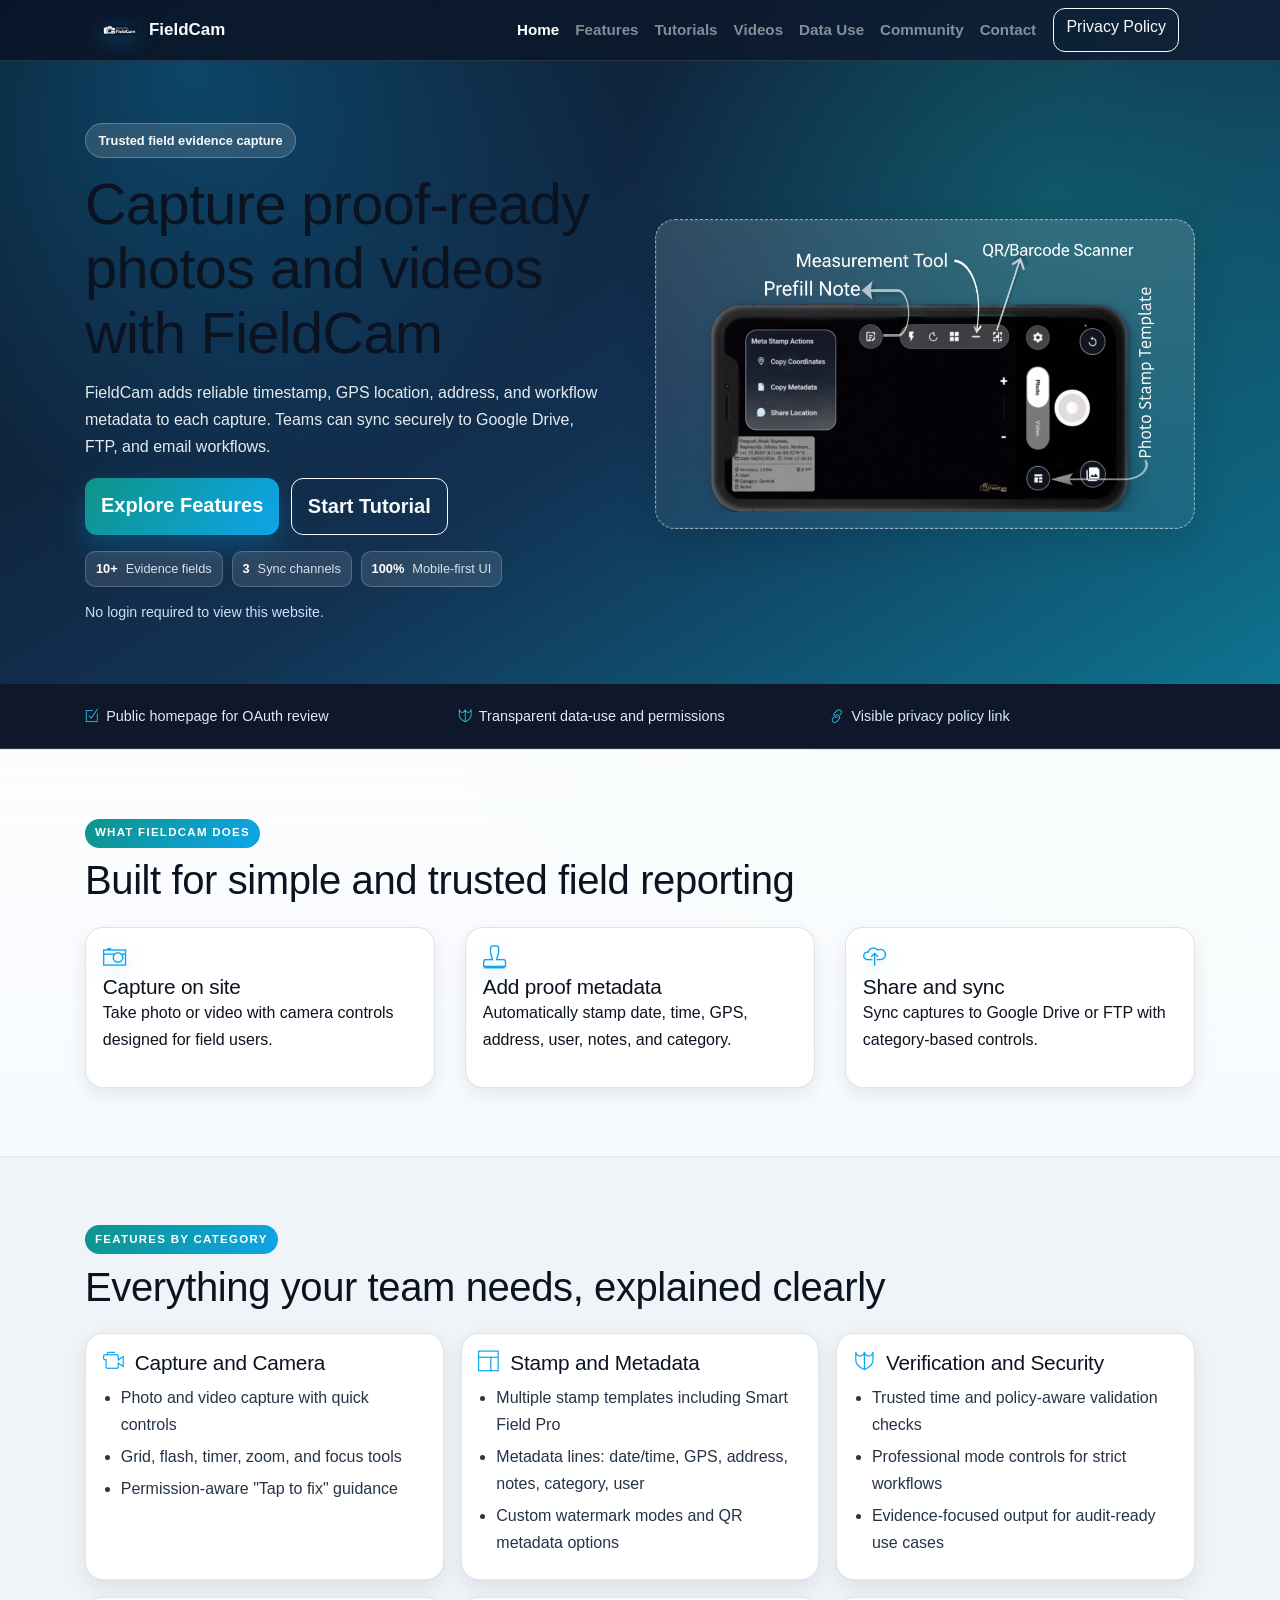
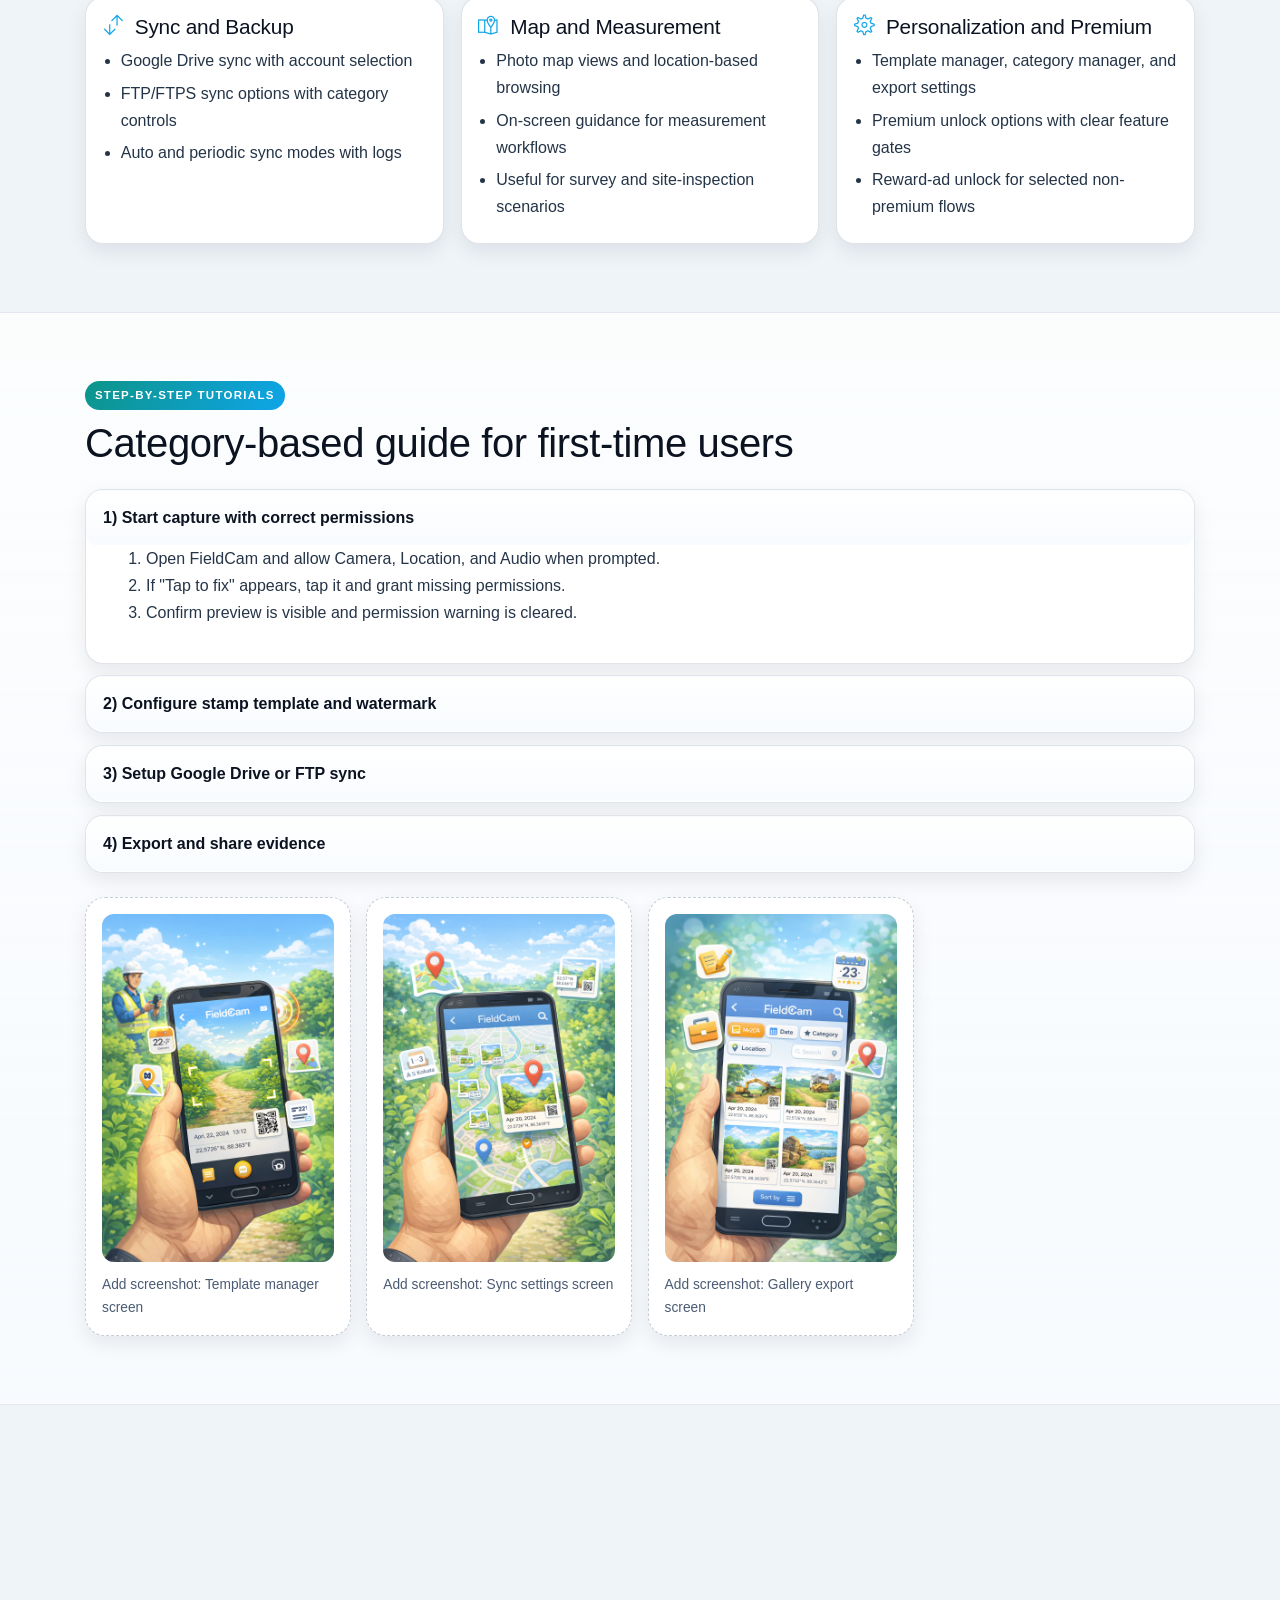
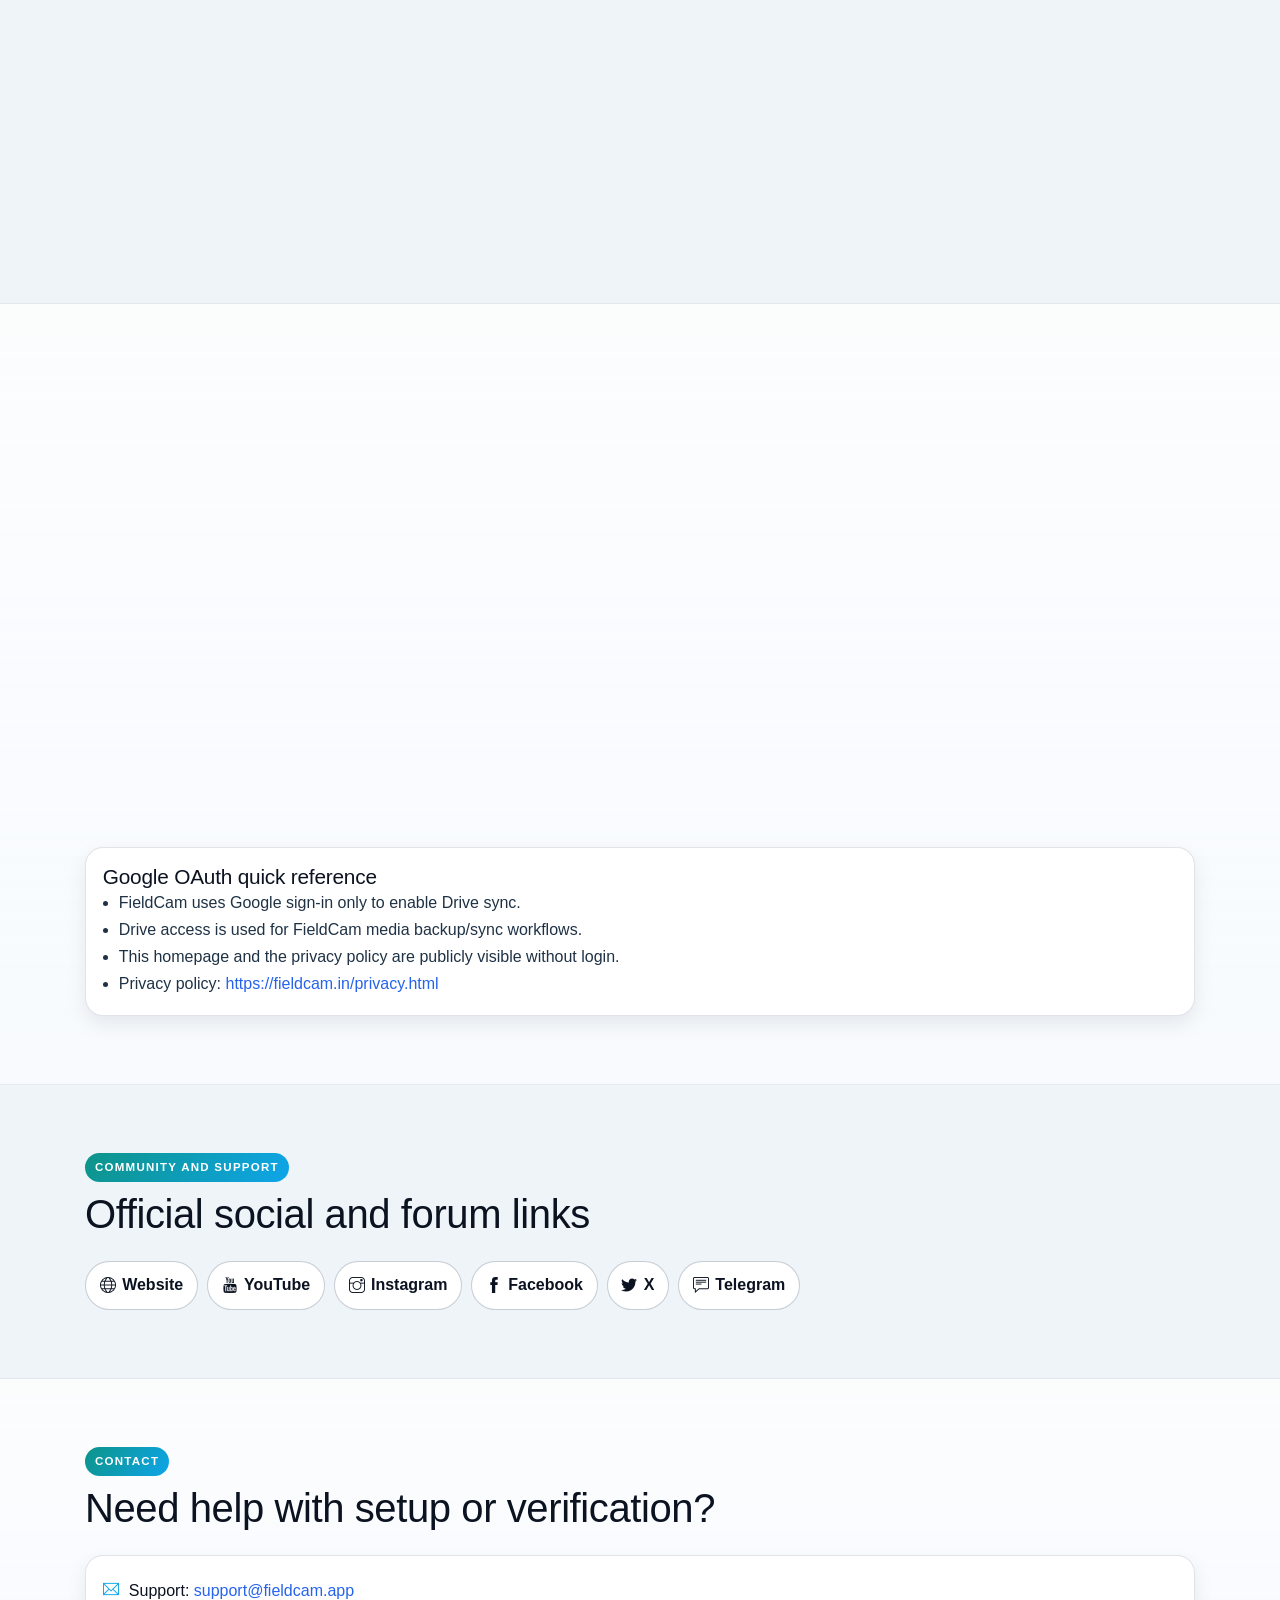
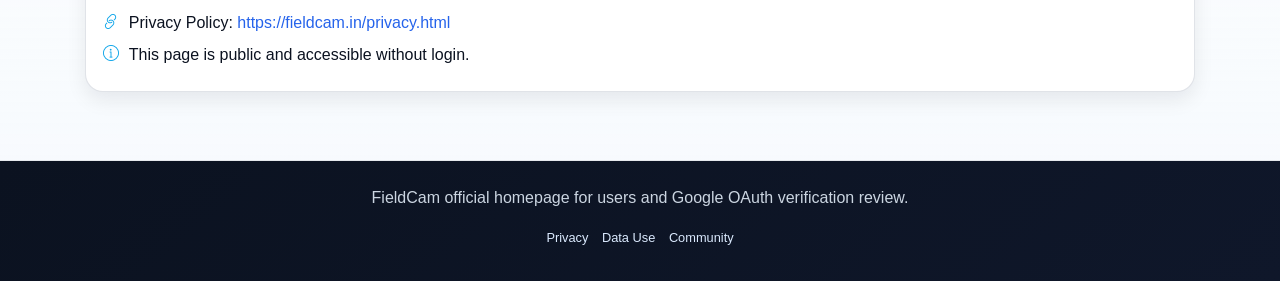
==== commit e6dac3ad: "Update index.html" ====
--- a/index.html
+++ b/index.html
@@ -35,7 +35,7 @@
                     <li class="nav-item"><a class="nav-link" href="#data-use">Data Use</a></li>
                     <li class="nav-item"><a class="nav-link" href="#community">Community</a></li>
                     <li class="nav-item"><a class="nav-link" href="#contact">Contact</a></li>
-                    <li class="nav-item"><a class="btn btn-outline-light nav-cta" href="https://fieldcam.github.io/privacy.html" target="_blank" rel="noopener noreferrer">Privacy Policy</a></li>
+                    <li class="nav-item"><a class="btn btn-outline-light nav-cta" href="https://fieldcam.in/privacy.html" target="_blank" rel="noopener noreferrer">Privacy Policy</a></li>
                 </ul>
             </div>
         </nav>
@@ -340,7 +340,7 @@
                 <li>FieldCam uses Google sign-in only to enable Drive sync.</li>
                 <li>Drive access is used for FieldCam media backup/sync workflows.</li>
                 <li>This homepage and the privacy policy are publicly visible without login.</li>
-                <li>Privacy policy: <a href="https://fieldcam.github.io/privacy.html" target="_blank" rel="noopener noreferrer">https://fieldcam.github.io/privacy.html</a></li>
+                <li>Privacy policy: <a href="https://fieldcam.in/privacy.html" target="_blank" rel="noopener noreferrer">https://fieldcam.in/privacy.html</a></li>
             </ul>
         </div>
     </div>
@@ -354,7 +354,7 @@
         </div>
 
         <div class="social-pills reveal">
-            <a class="pill-link" href="https://fieldcam.github.io" target="_blank" rel="noopener noreferrer"><span class="ti-world"></span>Website</a>
+            <a class="pill-link" href="https://fieldcam.in" target="_blank" rel="noopener noreferrer"><span class="ti-world"></span>Website</a>
             <a class="pill-link" href="https://youtube.com/@FieldCamApp" target="_blank" rel="noopener noreferrer"><span class="ti-youtube"></span>YouTube</a>
             <a class="pill-link" href="https://instagram.com/FieldCamApp" target="_blank" rel="noopener noreferrer"><span class="ti-instagram"></span>Instagram</a>
             <a class="pill-link" href="https://www.facebook.com/FieldCamApp" target="_blank" rel="noopener noreferrer"><span class="ti-facebook"></span>Facebook</a>
@@ -373,7 +373,7 @@
         </div>
         <div class="contact-card reveal">
             <p><span class="ti-email"></span> Support: <a href="mailto:support@fieldcam.app">support@fieldcam.app</a></p>
-            <p><span class="ti-link"></span> Privacy Policy: <a href="https://fieldcam.github.io/privacy.html" target="_blank" rel="noopener noreferrer">https://fieldcam.github.io/privacy.html</a></p>
+            <p><span class="ti-link"></span> Privacy Policy: <a href="https://fieldcam.in/privacy.html" target="_blank" rel="noopener noreferrer">https://fieldcam.in/privacy.html</a></p>
             <p><span class="ti-info-alt"></span> This page is public and accessible without login.</p>
         </div>
     </div>
@@ -383,7 +383,7 @@
     <div class="container text-center">
         <p>FieldCam official homepage for users and Google OAuth verification review.</p>
         <small>
-            <a href="https://fieldcam.github.io/privacy.html" target="_blank" rel="noopener noreferrer">Privacy</a>
+            <a href="https://fieldcam.in/privacy.html" target="_blank" rel="noopener noreferrer">Privacy</a>
             <a href="#data-use">Data Use</a>
             <a href="#community">Community</a>
         </small>
